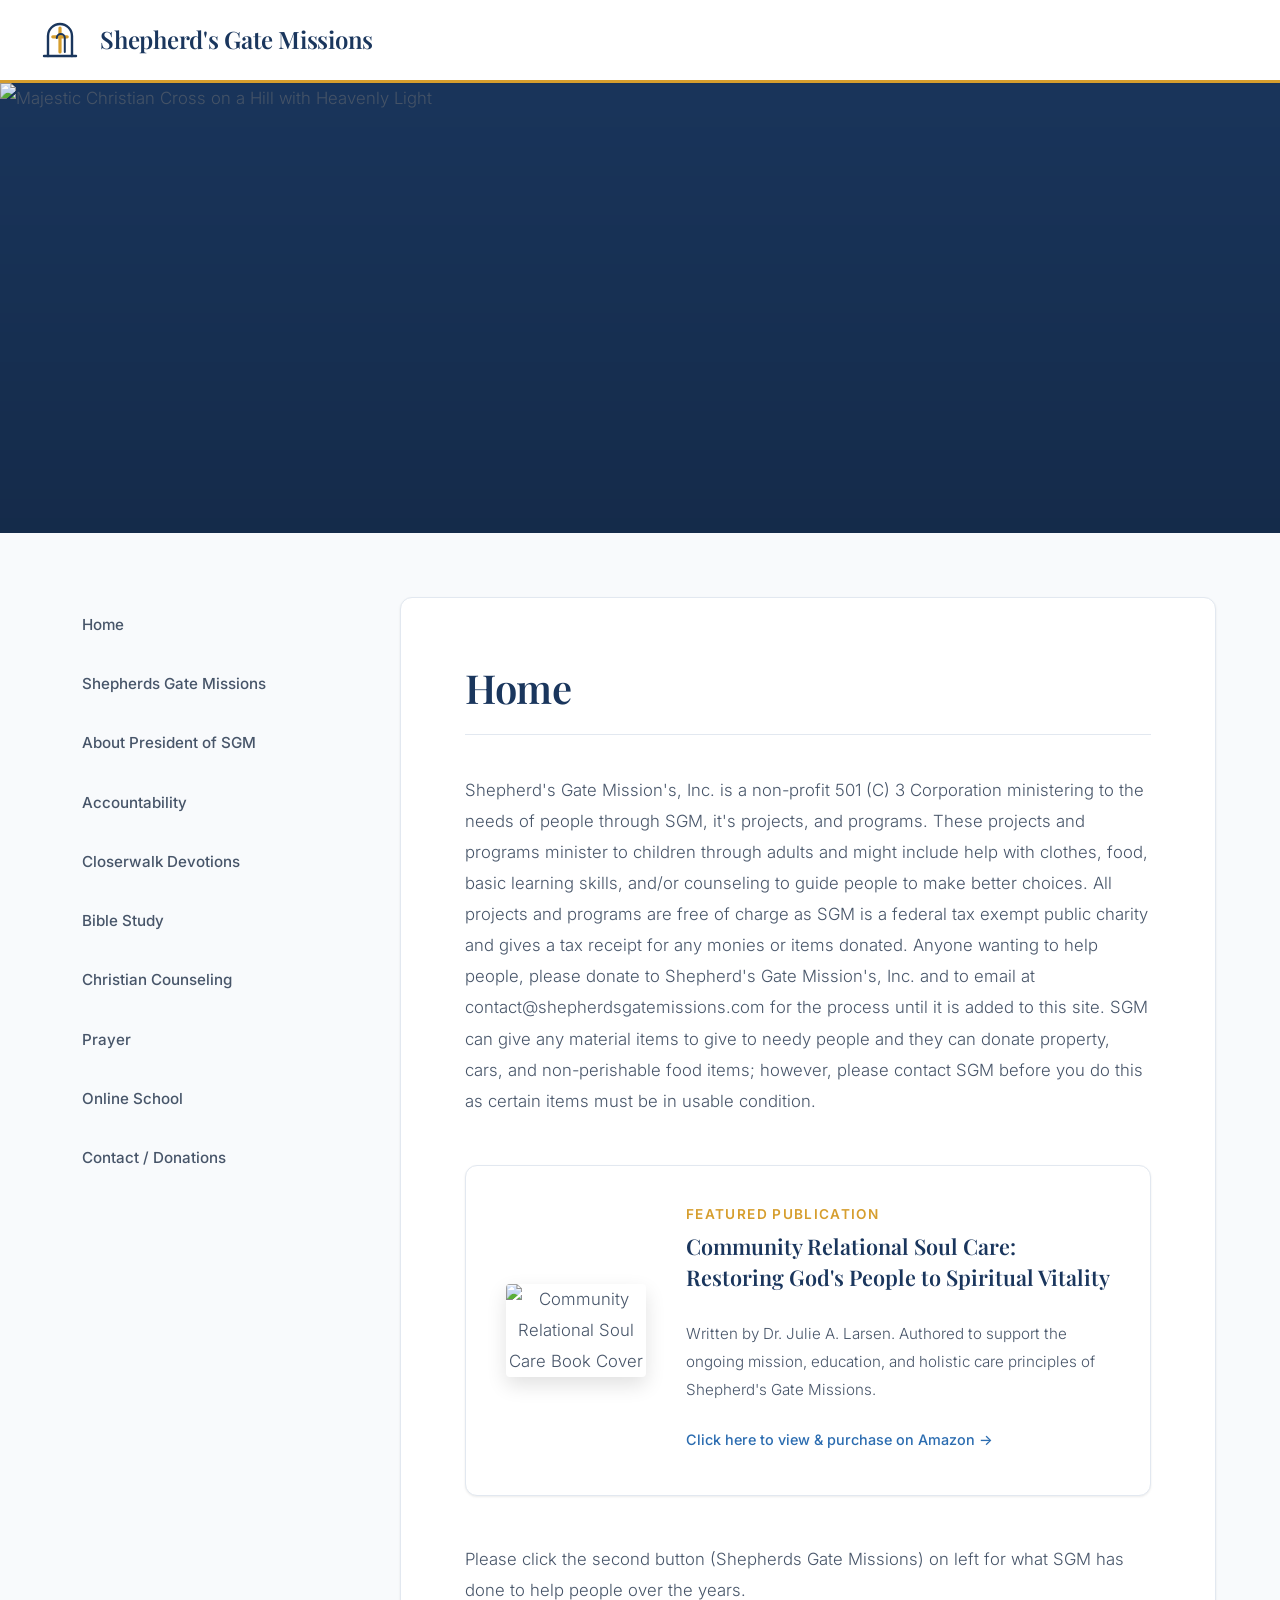
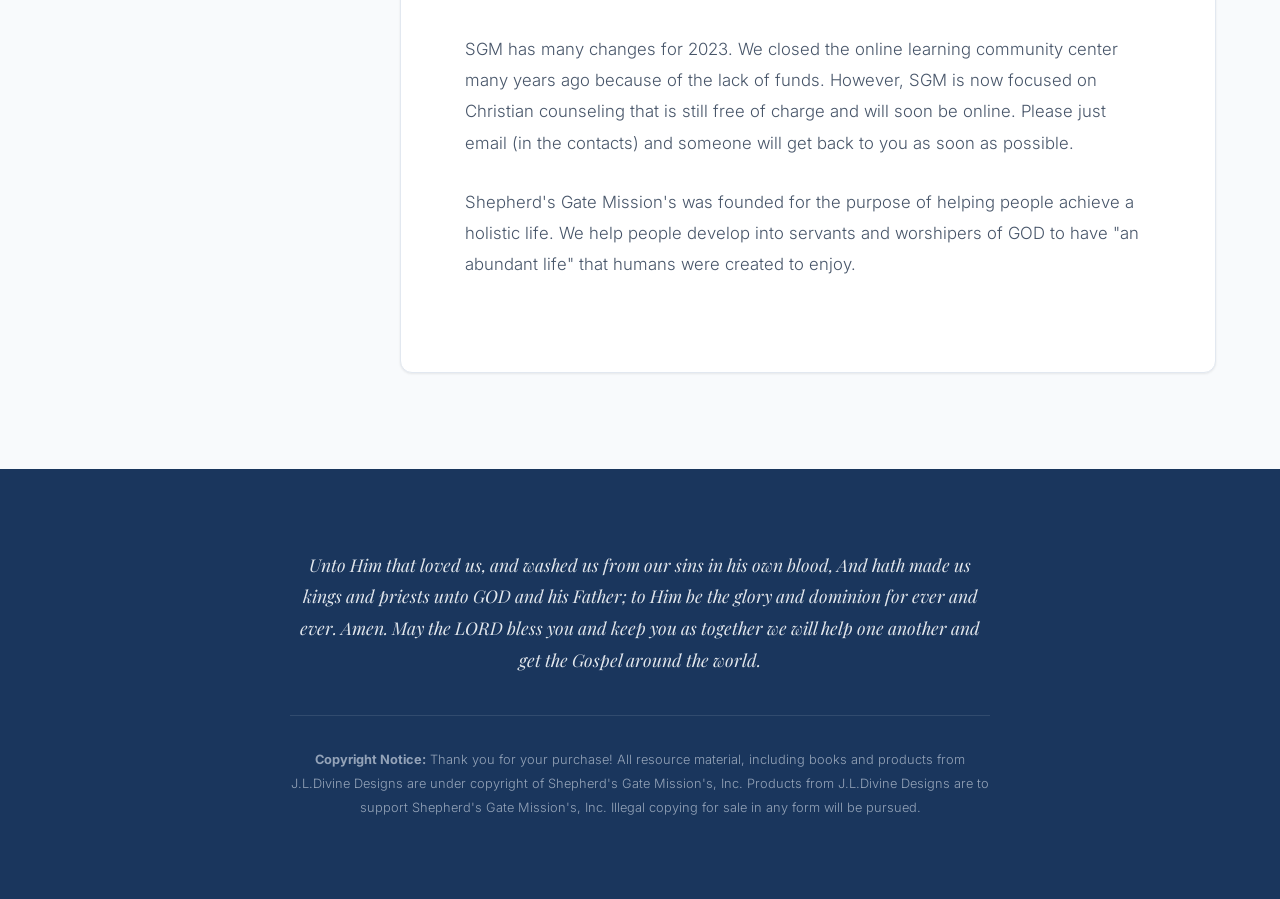
==== index.html @ 643f4a0d "Update index.html" ====
<!DOCTYPE html>
<html lang="en">
<head>
    <meta charset="UTF-8">
    <meta name="viewport" content="width=device-width, initial-scale=1.0">
    <title>Home | Shepherd's Gate Missions</title>
    <!-- Premium typography for a design-studio look -->
    <link rel="preconnect" href="https://fonts.googleapis.com">
    <link rel="preconnect" href="https://fonts.gstatic.com" crossorigin>
    <link href="https://fonts.googleapis.com/css2?family=Inter:wght@300;400;500&family=Playfair+Display:ital,wght@0,400;0,600;1,400&display=swap" rel="stylesheet">
    <link rel="stylesheet" href="style.css">
</head>
<body>

    <!-- Top Left Logo Header Bar -->
    <header class="top-header">
        <div class="container header-container">
            <a href="index.html" class="header-logo">
                <!-- Custom Logo: Gate, Cross, and Shepherd's Crook -->
                <svg viewBox="0 0 100 100" width="40" height="40" aria-hidden="true">
                    <path d="M20 90 V40 A30 30 0 0 1 80 40 V90" stroke="#1A365D" stroke-width="6" fill="none" stroke-linecap="round"/>
                    <path d="M10 90 H90" stroke="#1A365D" stroke-width="6" stroke-linecap="round"/>
                    <path d="M50 20 V80 M32 42 H68" stroke="#D69E2E" stroke-width="8" stroke-linecap="round" stroke-linejoin="round"/>
                    <path d="M62 80 V45 A10 10 0 0 0 42 45" stroke="#1A365D" stroke-width="5" fill="none" stroke-linecap="round"/>
                </svg>
                <h1>Shepherd's Gate Missions</h1>
            </a>
        </div>
    </header>

    <!-- Spiritual Cross Banner (No Text) -->
    <div class="hero-banner">
        <!-- Live, publicly hosted image of a cross at sunset -->
        <img class="hero-bg-img" src="https://images.pexels.com/photos/272337/pexels-photo-272337.jpeg?auto=compress&cs=tinysrgb&w=2000" alt="Majestic Christian Cross on a Hill with Heavenly Light">
        <div class="hero-overlay"></div>
    </div>

    <!-- Main Layout Wrapper -->
    <div class="container layout-wrapper">
        
        <!-- Sidebar Navigation -->
        <aside class="sidebar">
            <nav aria-label="Main Navigation">
                <ul>
                    <li><a href="index.html">Home</a></li>
                    <li><a href="missions.html">Shepherds Gate Missions</a></li>
                    <li><a href="president.html">About President of SGM</a></li>
                    <li><a href="accountability.html">Accountability</a></li>
                    <li><a href="devotions.html">Closerwalk Devotions</a></li>
                    <li><a href="bible-study.html">Bible Study</a></li>
                    <li><a href="counseling.html">Christian Counseling</a></li>
                    <li><a href="prayer.html">Prayer</a></li>
                    <li><a href="school.html">Online School</a></li>
                    <li><a href="contact.html">Contact / Donations</a></li>
                </ul>
            </nav>
        </aside>
        
        <main>
            <section class="content-block">
                <h2>Home</h2>
                <p>Shepherd's Gate Mission's, Inc. is a non-profit 501 (C) 3 Corporation ministering to the needs of people through SGM, it's projects, and programs. These projects and programs minister to children through adults and might include help with clothes, food, basic learning skills, and/or counseling to guide people to make better choices. All projects and programs are free of charge as SGM is a federal tax exempt public charity and gives a tax receipt for any monies or items donated. Anyone wanting to help people, please donate to Shepherd's Gate Mission's, Inc. and to email at contact@shepherdsgatemissions.com for the process until it is added to this site. SGM can give any material items to give to needy people and they can donate property, cars, and non-perishable food items; however, please contact SGM before you do this as certain items must be in usable condition.</p>

                <!-- Clickable Featured Publication Section linking to Amazon -->
                <a href="https://www.amazon.com/Community-Relational-Soul-Care-Restoring/dp/1664294902" target="_blank" rel="noopener noreferrer" class="book-feature-link">
                    <div class="book-image-wrapper">
                        <img src="https://m.media-amazon.com/images/I/813OBZT7QrL._SL1360_.jpg" alt="Community Relational Soul Care Book Cover">
                    </div>
                    <div class="book-details">
                        <h3>Featured Publication</h3>
                        <p class="book-title-sub">Community Relational Soul Care: Restoring God's People to Spiritual Vitality</p>
                        <p class="book-description">Written by Dr. Julie A. Larsen. Authored to support the ongoing mission, education, and holistic care principles of Shepherd's Gate Missions.</p>
                        <span class="book-action-text">Click here to view & purchase on Amazon &rarr;</span>
                    </div>
                </a>

                <p>Please click the second button (Shepherds Gate Missions) on left for what SGM has done to help people over the years.</p>

                <p>SGM has many changes for 2023. We closed the online learning community center many years ago because of the lack of funds. However, SGM is now focused on Christian counseling that is still free of charge and will soon be online. Please just email (in the contacts) and someone will get back to you as soon as possible.</p>

                <p>Shepherd's Gate Mission's was founded for the purpose of helping people achieve a holistic life. We help people develop into servants and worshipers of GOD to have "an abundant life" that humans were created to enjoy.</p>
            </section>
        </main>
    </div>
    
    <footer>
        <div class="container">
            <p class="blessing">Unto Him that loved us, and washed us from our sins in his own blood, And hath made us kings and priests unto GOD and his Father; to Him be the glory and dominion for ever and ever. Amen. May the LORD bless you and keep you as together we will help one another and get the Gospel around the world.</p>
            <p class="copyright"><strong>Copyright Notice:</strong> Thank you for your purchase! All resource material, including books and products from J.L.Divine Designs are under copyright of Shepherd's Gate Mission's, Inc. Products from J.L.Divine Designs are to support Shepherd's Gate Mission's, Inc. Illegal copying for sale in any form will be pursued.</p>
        </div>
    </footer>
</body>
</html>
---- style.css ----
/* ==========================================================================
   CSS Variables & Base Reset (Studio Refinement)
   ========================================================================== */
:root {
    --primary-color: #1A365D; 
    --secondary-color: #2B6CB0; 
    --accent-color: #D69E2E; 
    --text-dark: #1E293B; 
    --text-body: #475569; 
    --bg-page: #F8FAFC; 
    --bg-card: #FFFFFF;
    --border-color: #E2E8F0;
    --radius-md: 12px; 
    --shadow-sm: 0 1px 3px rgba(0, 0, 0, 0.05), 0 1px 2px rgba(0, 0, 0, 0.03);
    --shadow-md: 0 10px 15px -3px rgba(0, 0, 0, 0.05), 0 4px 6px -2px rgba(0, 0, 0, 0.03);
    --transition: all 0.4s cubic-bezier(0.4, 0, 0.2, 1);
}

* {
    margin: 0;
    padding: 0;
    box-sizing: border-box;
}

body {
    background-color: var(--bg-page);
    color: var(--text-body);
    font-family: 'Inter', -apple-system, BlinkMacSystemFont, "Segoe UI", Roboto, Helvetica, Arial, sans-serif;
    line-height: 1.85;
    font-size: 1.05rem;
    font-weight: 300;
    overflow-x: hidden; 
    -webkit-font-smoothing: antialiased;
}

img, svg {
    max-width: 100%;
    height: auto;
}

h1, h2, h3 {
    color: var(--text-dark);
    font-family: 'Playfair Display', 'Georgia', serif;
    font-weight: 600;
    margin-bottom: 1.25rem;
    line-height: 1.3;
    letter-spacing: -0.01em;
}

a {
    color: var(--secondary-color);
    text-decoration: none;
    transition: var(--transition);
}

a:hover {
    color: var(--primary-color);
}

.container {
    width: 100%;
    max-width: 1200px;
    margin: 0 auto;
}

/* ==========================================================================
   Top Left Logo Header
   ========================================================================== */
.top-header {
    background-color: var(--bg-card);
    padding: 1.25rem 1.5rem;
    box-shadow: var(--shadow-sm);
    border-bottom: 3px solid var(--accent-color);
    position: relative;
    z-index: 10;
}

.header-container {
    display: flex;
    align-items: center;
}

.header-logo {
    display: flex;
    align-items: center;
    gap: 1.25rem;
    text-decoration: none;
}

.header-logo h1 {
    color: var(--primary-color);
    font-size: clamp(1.2rem, 3vw, 1.5rem);
    margin: 0;
    font-weight: 600;
}

/* ==========================================================================
   Interactive Hero Banner (Image Only)
   ========================================================================== */
.hero-banner {
    position: relative;
    width: 100%;
    height: clamp(300px, 50vh, 550px); 
    display: flex;
    align-items: center;
    justify-content: center;
    overflow: hidden;
    background-color: var(--primary-color);
}

.hero-bg-img {
    position: absolute;
    top: 0;
    left: 0;
    width: 100%;
    height: 100%;
    object-fit: cover;
    object-position: center 30%; 
    z-index: 1;
    transition: transform 1.5s cubic-bezier(0.25, 1, 0.5, 1);
}

.hero-banner:hover .hero-bg-img {
    transform: scale(1.03); 
}

.hero-overlay {
    position: absolute;
    top: 0;
    left: 0;
    width: 100%;
    height: 100%;
    background: linear-gradient(to bottom, rgba(0, 0, 0, 0.02), rgba(0, 0, 0, 0.2));
    z-index: 2;
}

/* ==========================================================================
   Responsive Main Layout & Grid
   ========================================================================== */
.layout-wrapper {
    margin: 4rem auto;
    padding: 0 1.5rem;
    display: grid;
    grid-template-columns: 280px 1fr; 
    gap: 3.5rem;
    align-items: start;
}

/* ==========================================================================
   Sidebar Navigation
   ========================================================================== */
.sidebar {
    background-color: transparent; 
    position: sticky;
    top: 2rem;
}

.sidebar nav ul {
    list-style: none;
}

.sidebar nav ul li {
    margin-bottom: 0.25rem;
}

.sidebar nav ul li a {
    display: block;
    padding: 0.85rem 1rem;
    color: var(--text-body);
    font-weight: 500;
    font-size: 0.95rem;
    border-radius: 6px;
    background-color: transparent;
    border-left: 2px solid transparent;
}

.sidebar nav ul li a:hover,
.sidebar nav ul li a:focus {
    color: var(--primary-color);
    background-color: rgba(26, 54, 93, 0.03);
    border-left: 2px solid var(--accent-color);
    transform: translateX(4px);
}

/* ==========================================================================
   Main Content Block & Typography Refinements
   ========================================================================== */
.content-block {
    background-color: var(--bg-card);
    padding: clamp(2rem, 5vw, 4rem);
    border-radius: var(--radius-md);
    box-shadow: var(--shadow-sm);
    border: 1px solid var(--border-color);
    width: 100%;
}

.content-block h2 {
    color: var(--primary-color);
    font-size: clamp(1.75rem, 4vw, 2.5rem);
    border-bottom: 1px solid var(--border-color);
    padding-bottom: 1.25rem;
    margin-bottom: 2.5rem;
}

.content-block p {
    margin-bottom: 1.75rem;
}

/* ==========================================================================
   Clickable Featured Publication Card (Studio Style)
   ========================================================================== */
.book-feature-link {
    display: flex;
    gap: 2.5rem;
    align-items: center;
    background: var(--bg-card);
    padding: 2.5rem;
    border-radius: var(--radius-md);
    border: 1px solid var(--border-color);
    margin: 3rem 0;
    flex-wrap: wrap;
    box-shadow: var(--shadow-sm);
    text-decoration: none;
    color: inherit;
    transition: var(--transition);
}

.book-feature-link:hover {
    box-shadow: var(--shadow-md);
    transform: translateY(-4px);
    border-color: #CBD5E1;
}

.book-image-wrapper {
    flex: 0 0 140px;
    text-align: center;
    margin: 0 auto;
}

.book-image-wrapper img {
    max-width: 100%;
    border-radius: 4px;
    box-shadow: 0 8px 20px rgba(0,0,0,0.12);
}

.book-details {
    flex: 1;
    min-width: 240px;
}

.book-details h3 {
    color: var(--accent-color);
    font-size: 0.85rem;
    text-transform: uppercase;
    letter-spacing: 0.1em;
    margin-bottom: 0.5rem;
    font-family: 'Inter', sans-serif;
    font-weight: 600;
}

.book-title-sub {
    font-family: 'Playfair Display', serif;
    font-size: 1.35rem;
    font-weight: 600;
    color: var(--primary-color);
    margin-bottom: 1rem;
    line-height: 1.4;
}

.book-description {
    font-size: 0.95rem;
    margin-bottom: 1.25rem !important;
    color: var(--text-body);
}

.book-action-text {
    font-size: 0.9rem;
    font-weight: 500;
    color: var(--secondary-color);
    display: inline-block;
    transition: var(--transition);
}

.book-feature-link:hover .book-action-text {
    color: var(--primary-color);
}

/* ==========================================================================
   Footer
   ========================================================================== */
footer {
    background-color: var(--primary-color);
    color: #F1F5F9;
    padding: 5rem 1.5rem;
    margin-top: 6rem;
    text-align: center;
}

footer .container {
    max-width: 700px;
    margin: 0 auto;
}

footer .blessing {
    font-size: 1.1rem;
    font-style: italic;
    font-family: 'Playfair Display', serif;
    color: #F8FAFC;
    margin-bottom: 2.5rem;
    line-height: 1.8;
    opacity: 0.9;
}

footer .copyright {
    font-size: 0.8rem;
    color: #94A3B8;
    border-top: 1px solid rgba(255,255,255,0.1);
    padding-top: 2rem;
    font-weight: 300;
}

/* ==========================================================================
   Media Queries (Responsive Breakpoints)
   ========================================================================== */
@media (max-width: 992px) {
    .layout-wrapper {
        grid-template-columns: 240px 1fr;
        gap: 2rem;
    }
}

@media (max-width: 768px) {
    .layout-wrapper {
        grid-template-columns: 1fr; 
        margin: 2rem auto;
    }
    
    .sidebar {
        position: relative; 
        top: 0;
        margin-bottom: 1rem;
        background-color: var(--bg-card);
        padding: 1.5rem;
        border-radius: var(--radius-md);
        box-shadow: var(--shadow-sm);
        border: 1px solid var(--border-color);
    }

    .sidebar nav ul {
        display: grid;
        grid-template-columns: 1fr 1fr;
        gap: 0.5rem;
    }

    .sidebar nav ul li {
        margin-bottom: 0;
    }
    
    .sidebar nav ul li a {
        padding: 0.6rem;
        font-size: 0.9rem;
    }
    
    .book-feature-link {
        padding: 1.5rem;
        gap: 1.5rem;
    }
}

@media (max-width: 480px) {
    .sidebar nav ul {
        grid-template-columns: 1fr;
    }
}
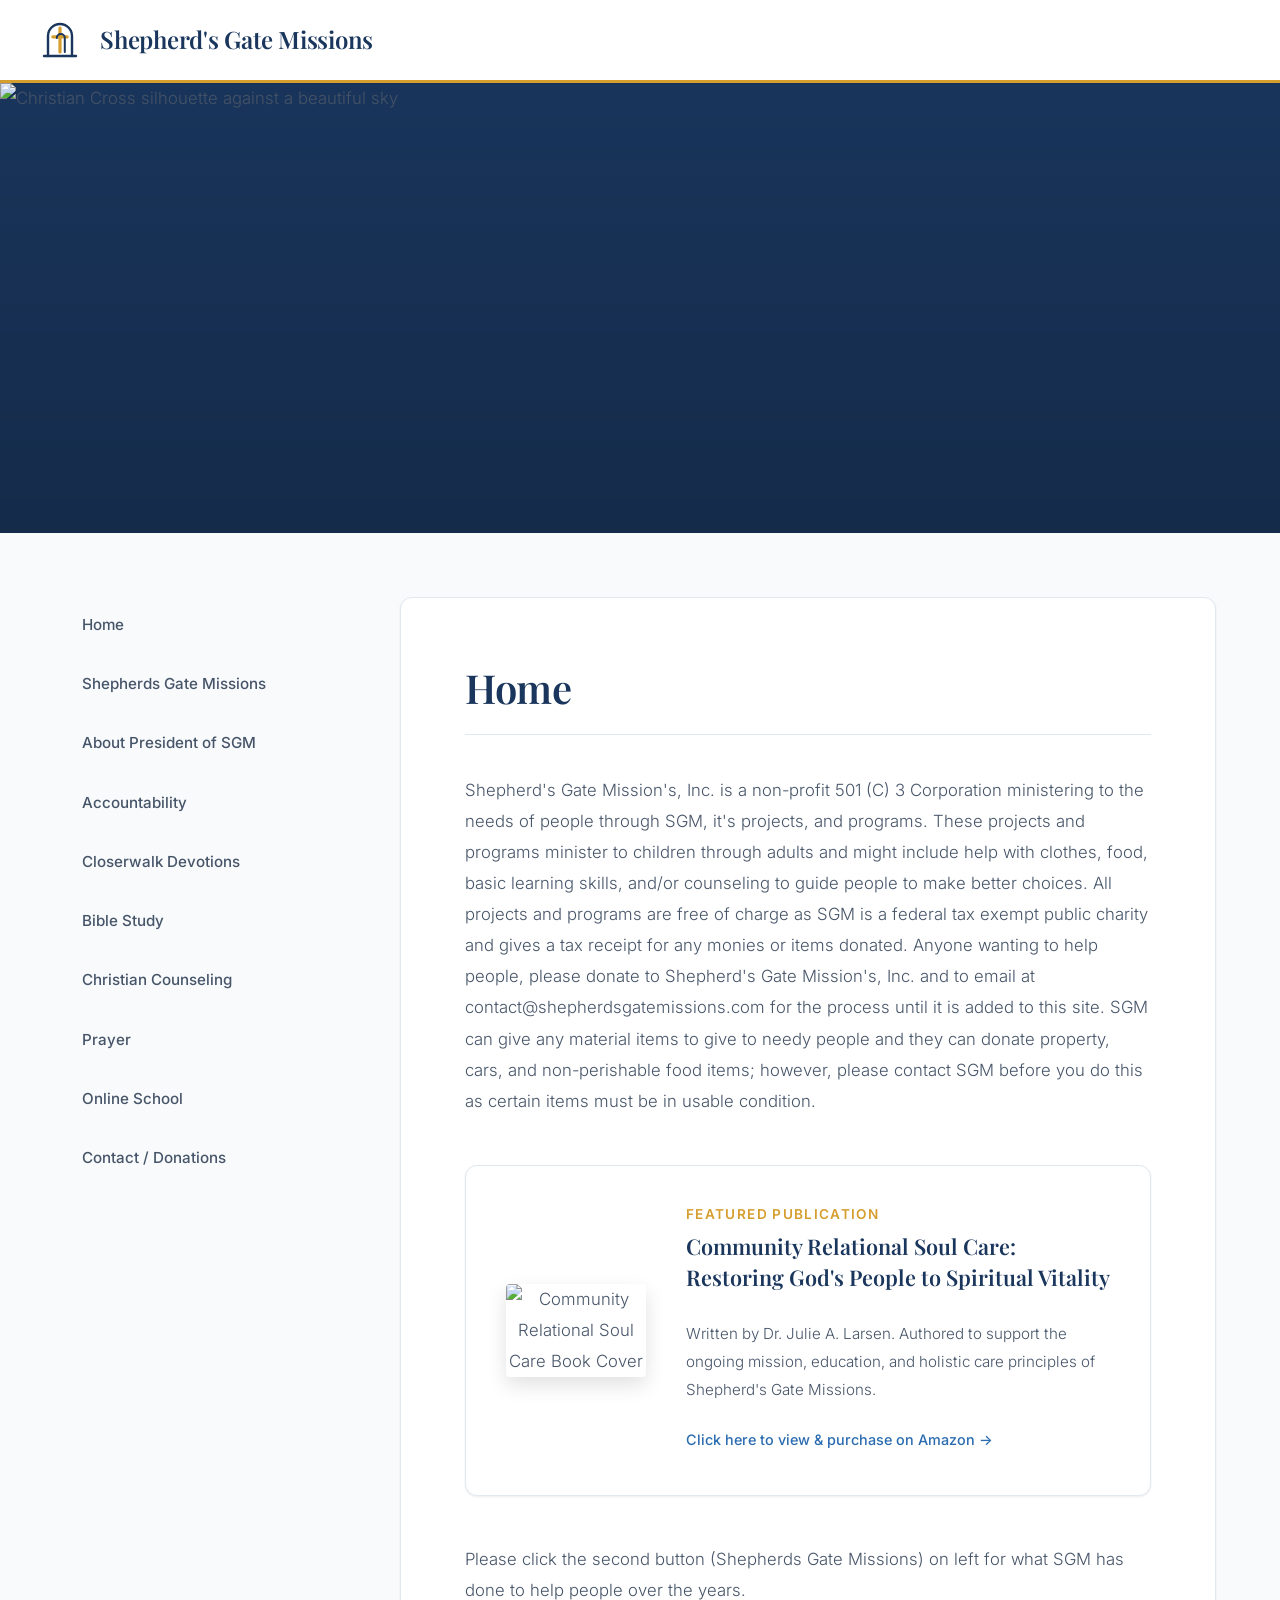
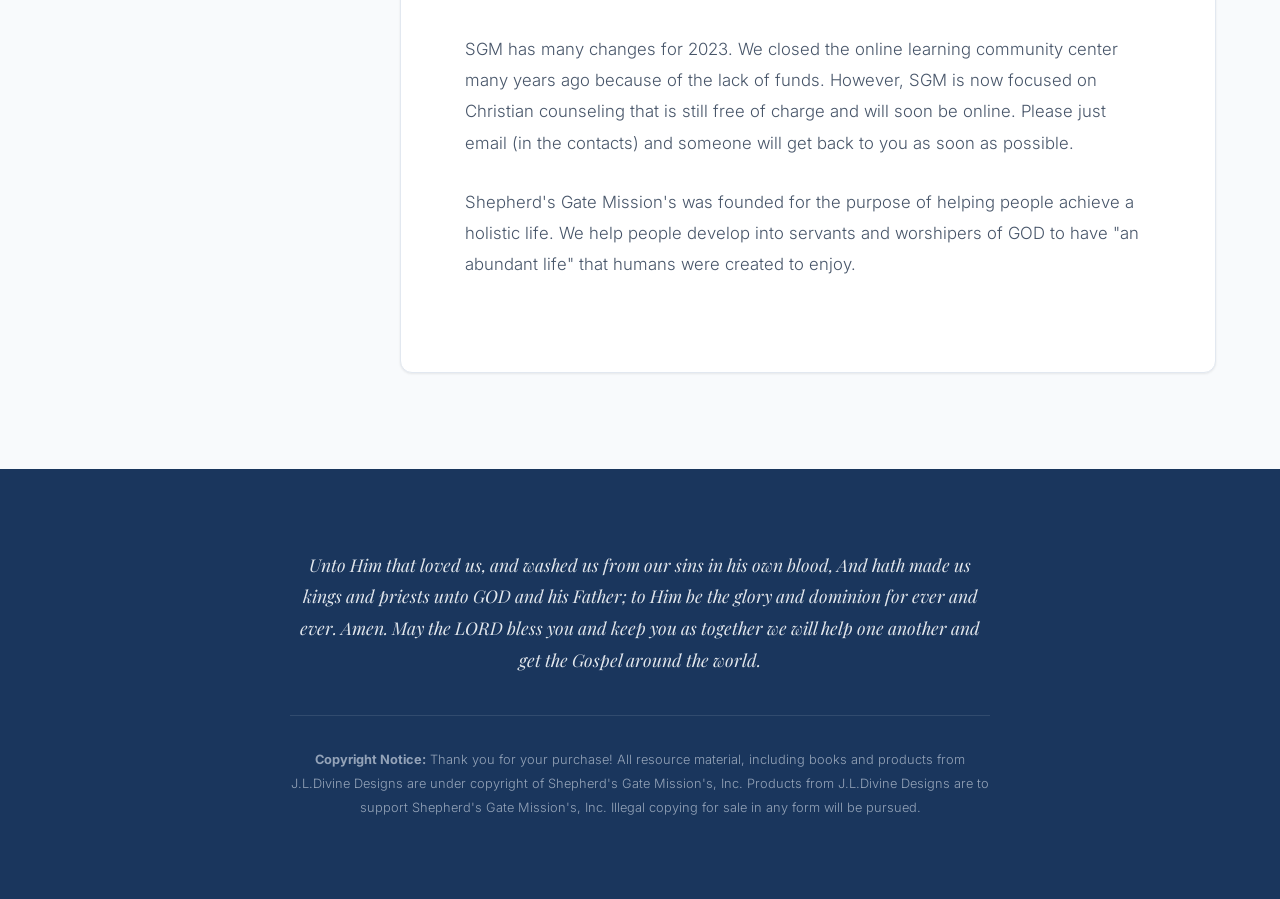
==== commit b54ecc53: "Update index.html" ====
--- a/index.html
+++ b/index.html
@@ -30,8 +30,8 @@
 
     <!-- Spiritual Cross Banner (No Text) -->
     <div class="hero-banner">
-        <!-- Live, publicly hosted image of a cross at sunset -->
-        <img class="hero-bg-img" src="https://images.pexels.com/photos/272337/pexels-photo-272337.jpeg?auto=compress&cs=tinysrgb&w=2000" alt="Majestic Christian Cross on a Hill with Heavenly Light">
+        <!-- Live, publicly hosted image provided via Pixabay -->
+        <img class="hero-bg-img" src="https://pixabay.com/images/download/geralt-cross-66700_1920.jpg" alt="Christian Cross silhouette against a beautiful sky">
         <div class="hero-overlay"></div>
     </div>
 
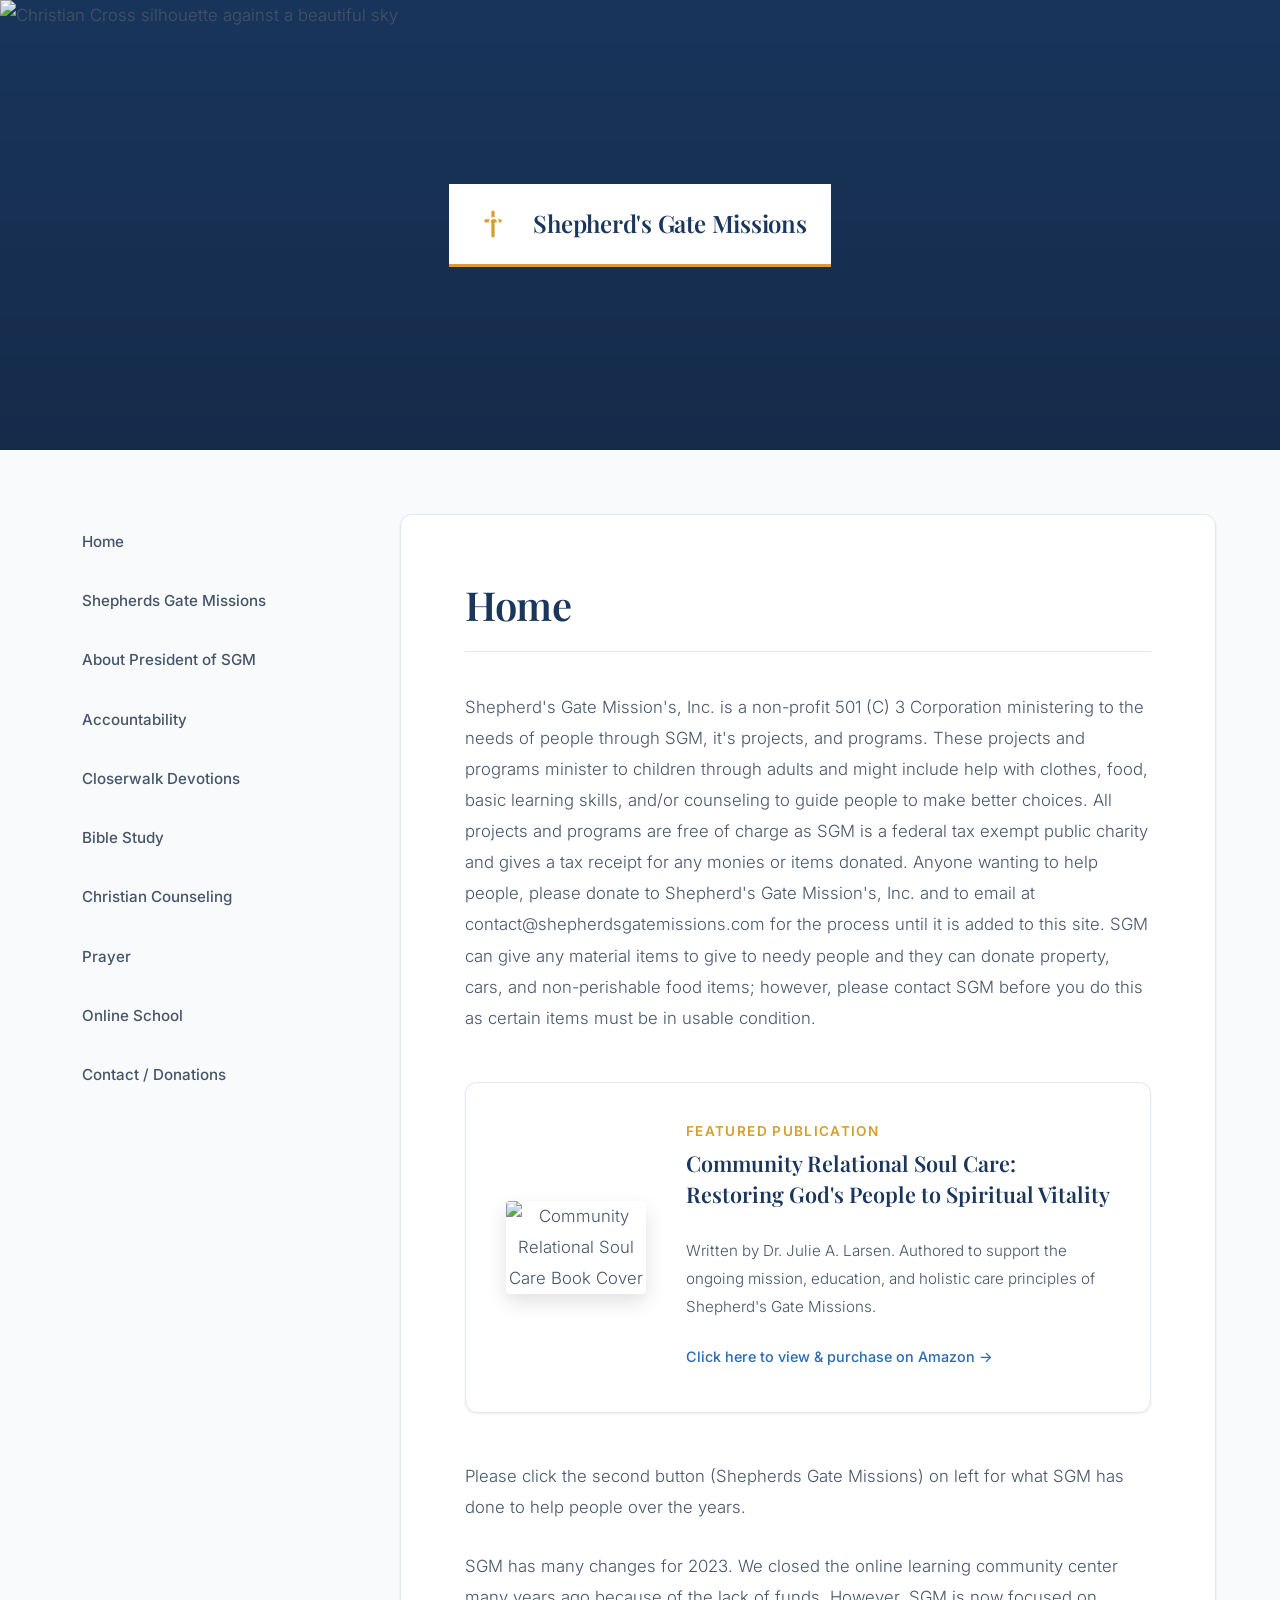
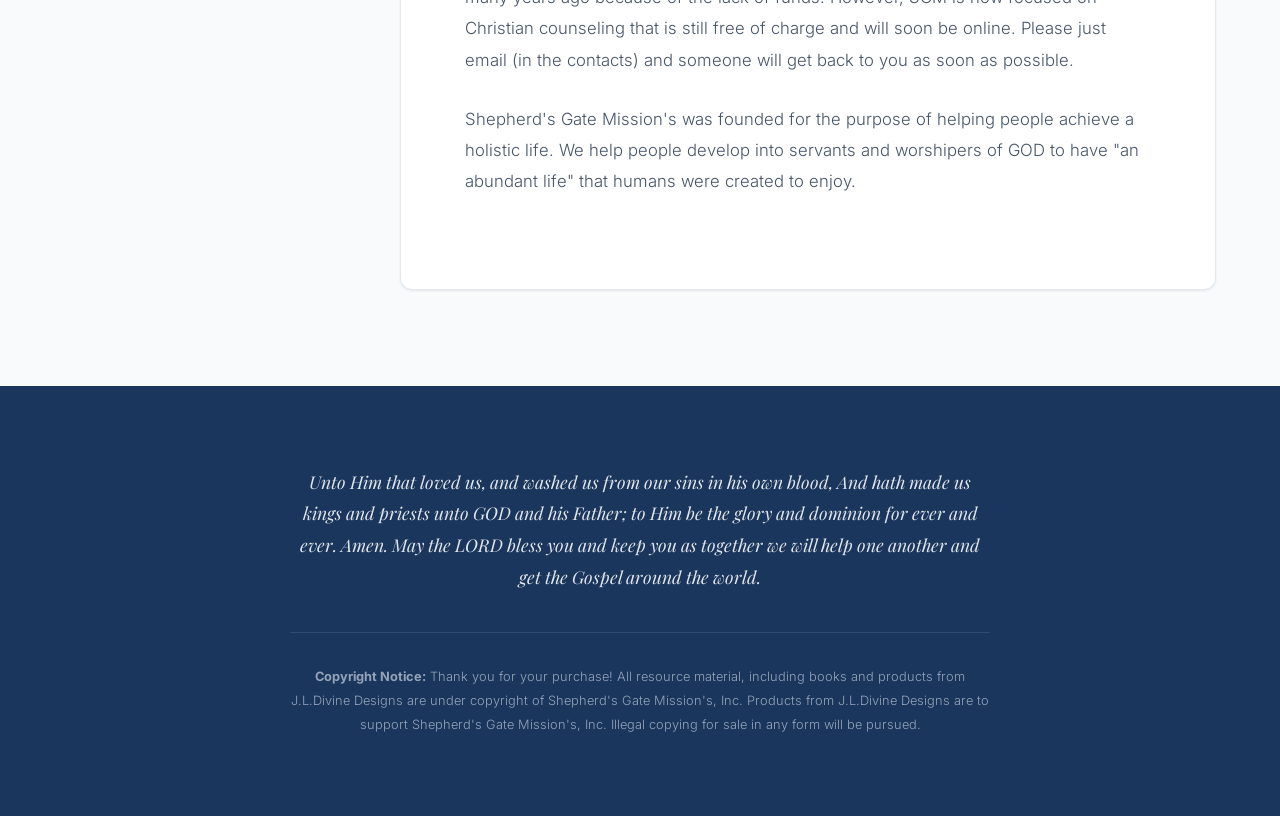
==== commit c7b70586: "Update index.html" ====
--- a/index.html
+++ b/index.html
@@ -12,26 +12,27 @@
 </head>
 <body>
 
-    <!-- Top Left Logo Header Bar -->
-    <header class="top-header">
-        <div class="container header-container">
-            <a href="index.html" class="header-logo">
-                <!-- Custom Logo: Gate, Cross, and Shepherd's Crook -->
-                <svg viewBox="0 0 100 100" width="40" height="40" aria-hidden="true">
-                    <path d="M20 90 V40 A30 30 0 0 1 80 40 V90" stroke="#1A365D" stroke-width="6" fill="none" stroke-linecap="round"/>
-                    <path d="M10 90 H90" stroke="#1A365D" stroke-width="6" stroke-linecap="round"/>
-                    <path d="M50 20 V80 M32 42 H68" stroke="#D69E2E" stroke-width="8" stroke-linecap="round" stroke-linejoin="round"/>
-                    <path d="M62 80 V45 A10 10 0 0 0 42 45" stroke="#1A365D" stroke-width="5" fill="none" stroke-linecap="round"/>
-                </svg>
-                <h1>Shepherd's Gate Missions</h1>
-            </a>
-        </div>
-    </header>
+    <!-- Spiritual Cross Banner with Overlay Header -->
+    <div class="hero-banner">
+        
+        <!-- Top Left Logo Header Bar (Now overlaid on the banner) -->
+        <header class="top-header">
+            <div class="container header-container">
+                <a href="index.html" class="header-logo">
+                    <!-- Custom Logo: Gate, Cross, and Shepherd's Crook (Colors changed to white to show over image) -->
+                    <svg viewBox="0 0 100 100" width="40" height="40" aria-hidden="true">
+                        <path d="M20 90 V40 A30 30 0 0 1 80 40 V90" stroke="#FFFFFF" stroke-width="6" fill="none" stroke-linecap="round"/>
+                        <path d="M10 90 H90" stroke="#FFFFFF" stroke-width="6" stroke-linecap="round"/>
+                        <path d="M50 20 V80 M32 42 H68" stroke="#D69E2E" stroke-width="8" stroke-linecap="round" stroke-linejoin="round"/>
+                        <path d="M62 80 V45 A10 10 0 0 0 42 45" stroke="#FFFFFF" stroke-width="5" fill="none" stroke-linecap="round"/>
+                    </svg>
+                    <h1>Shepherd's Gate Missions</h1>
+                </a>
+            </div>
+        </header>
 
-    <!-- Spiritual Cross Banner (No Text) -->
-    <div class="hero-banner">
-        <!-- Live, publicly hosted image provided via Pixabay -->
-        <img class="hero-bg-img" src="https://pixabay.com/images/download/geralt-cross-66700_1920.jpg" alt="Christian Cross silhouette against a beautiful sky">
+        <!-- Live, publicly hosted image of a cross at sunset (hotlink-friendly) -->
+        <img class="hero-bg-img" src="https://images.unsplash.com/photo-1548625361-ec86b51c1404?q=80&w=2000&auto=format&fit=crop" alt="Christian Cross silhouette against a beautiful sky">
         <div class="hero-overlay"></div>
     </div>
 
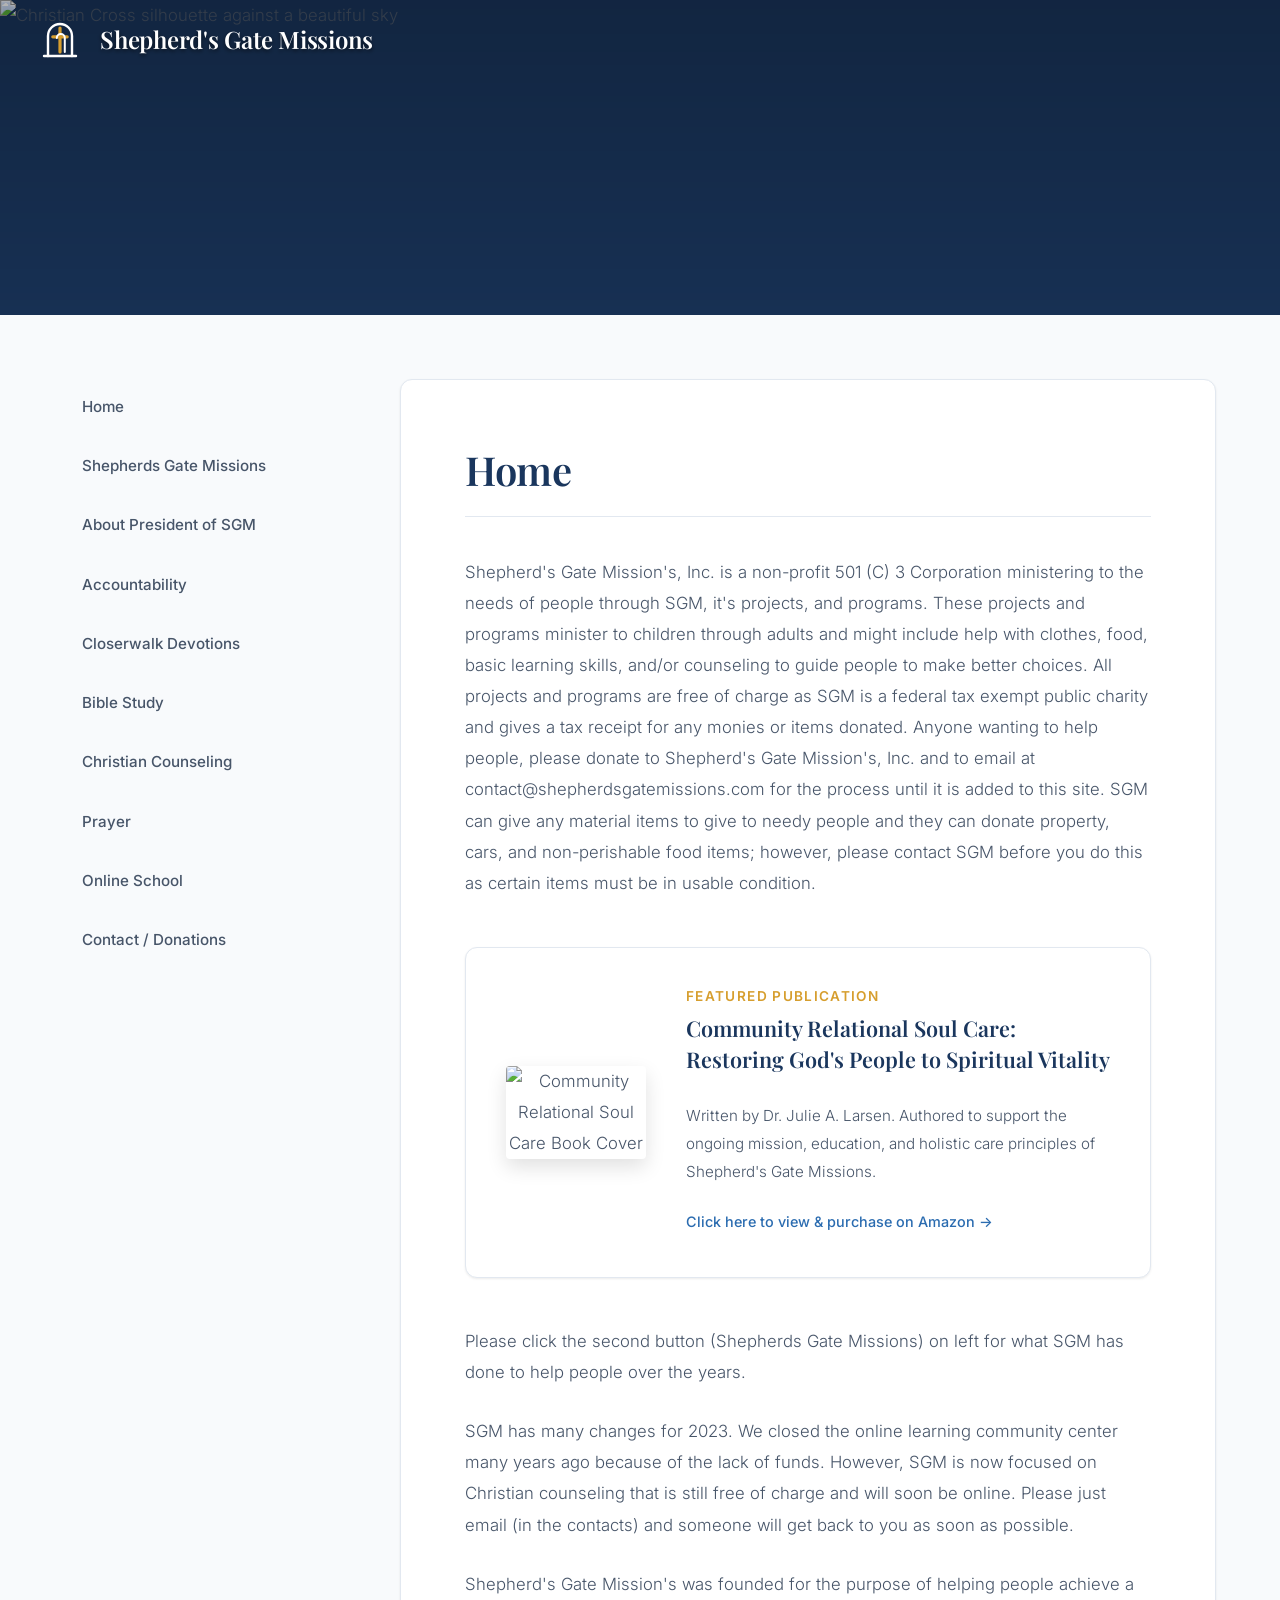
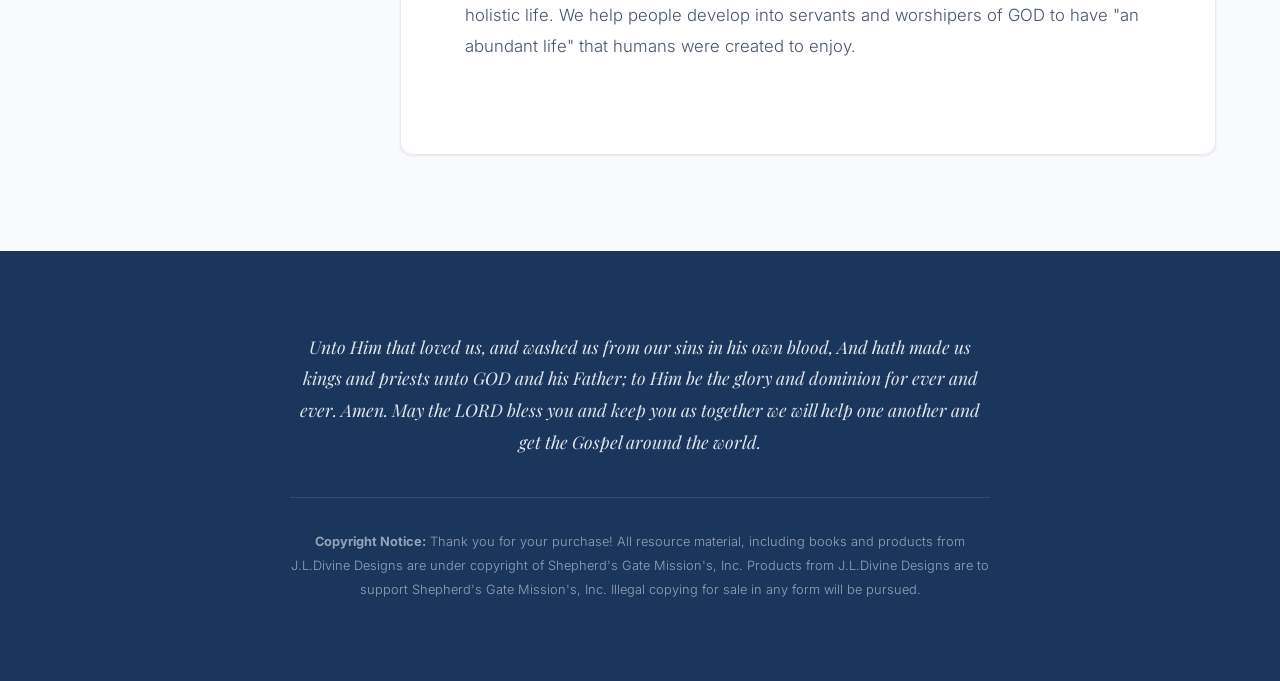
==== commit 05b0c51d: "Update index.html" ====
--- a/index.html
+++ b/index.html
@@ -15,11 +15,11 @@
     <!-- Spiritual Cross Banner with Overlay Header -->
     <div class="hero-banner">
         
-        <!-- Top Left Logo Header Bar (Now overlaid on the banner) -->
+        <!-- Top Left Logo Header Bar (Overlaid on the banner) -->
         <header class="top-header">
             <div class="container header-container">
                 <a href="index.html" class="header-logo">
-                    <!-- Custom Logo: Gate, Cross, and Shepherd's Crook (Colors changed to white to show over image) -->
+                    <!-- Custom Logo: Gate, Cross, and Shepherd's Crook -->
                     <svg viewBox="0 0 100 100" width="40" height="40" aria-hidden="true">
                         <path d="M20 90 V40 A30 30 0 0 1 80 40 V90" stroke="#FFFFFF" stroke-width="6" fill="none" stroke-linecap="round"/>
                         <path d="M10 90 H90" stroke="#FFFFFF" stroke-width="6" stroke-linecap="round"/>
@@ -31,8 +31,8 @@
             </div>
         </header>
 
-        <!-- Live, publicly hosted image of a cross at sunset (hotlink-friendly) -->
-        <img class="hero-bg-img" src="https://images.unsplash.com/photo-1548625361-ec86b51c1404?q=80&w=2000&auto=format&fit=crop" alt="Christian Cross silhouette against a beautiful sky">
+        <!-- Banner image served directly from your GitHub repository -->
+        <img class="hero-bg-img" src="cross-banner.jpg" alt="Christian Cross silhouette against a beautiful sky">
         <div class="hero-overlay"></div>
     </div>
 
--- a/style.css
+++ b/style.css
@@ -64,14 +64,57 @@
 }
 
 /* ==========================================================================
-   Top Left Logo Header
+   Interactive Hero Banner (Shorter Height)
+   ========================================================================== */
+.hero-banner {
+    position: relative;
+    width: 100%;
+    /* Reduced banner height so it doesn't take up the whole screen */
+    height: clamp(200px, 35vh, 400px); 
+    display: flex;
+    align-items: center;
+    justify-content: center;
+    overflow: hidden;
+    background-color: var(--primary-color);
+}
+
+.hero-bg-img {
+    position: absolute;
+    top: 0;
+    left: 0;
+    width: 100%;
+    height: 100%;
+    object-fit: cover;
+    object-position: center 30%; 
+    z-index: 1;
+    transition: transform 1.5s cubic-bezier(0.25, 1, 0.5, 1);
+}
+
+.hero-banner:hover .hero-bg-img {
+    transform: scale(1.03); 
+}
+
+.hero-overlay {
+    position: absolute;
+    top: 0;
+    left: 0;
+    width: 100%;
+    height: 100%;
+    background: linear-gradient(to bottom, rgba(0, 0, 0, 0.3), rgba(0, 0, 0, 0.1));
+    z-index: 2;
+}
+
+/* ==========================================================================
+   Top Left Logo Header (Now overlaid on the banner)
    ========================================================================== */
 .top-header {
-    background-color: var(--bg-card);
+    /* Placed absolute to overlay the image */
+    position: absolute;
+    top: 0;
+    left: 0;
+    width: 100%;
+    background-color: transparent; /* Removed solid background */
     padding: 1.25rem 1.5rem;
-    box-shadow: var(--shadow-sm);
-    border-bottom: 3px solid var(--accent-color);
-    position: relative;
     z-index: 10;
 }
 
@@ -88,50 +131,15 @@
 }
 
 .header-logo h1 {
-    color: var(--primary-color);
+    color: #FFFFFF; /* Changed to white to pop against the photo */
     font-size: clamp(1.2rem, 3vw, 1.5rem);
     margin: 0;
     font-weight: 600;
-}
-
-/* ==========================================================================
-   Interactive Hero Banner (Image Only)
-   ========================================================================== */
-.hero-banner {
-    position: relative;
-    width: 100%;
-    height: clamp(300px, 50vh, 550px); 
-    display: flex;
-    align-items: center;
-    justify-content: center;
-    overflow: hidden;
-    background-color: var(--primary-color);
-}
-
-.hero-bg-img {
-    position: absolute;
-    top: 0;
-    left: 0;
-    width: 100%;
-    height: 100%;
-    object-fit: cover;
-    object-position: center 30%; 
-    z-index: 1;
-    transition: transform 1.5s cubic-bezier(0.25, 1, 0.5, 1);
-}
-
-.hero-banner:hover .hero-bg-img {
-    transform: scale(1.03); 
-}
-
-.hero-overlay {
-    position: absolute;
-    top: 0;
-    left: 0;
-    width: 100%;
-    height: 100%;
-    background: linear-gradient(to bottom, rgba(0, 0, 0, 0.02), rgba(0, 0, 0, 0.2));
-    z-index: 2;
+    text-shadow: 0 2px 4px rgba(0,0,0,0.6); /* Shadow added for readability */
+}
+
+.header-logo:hover h1 {
+    color: var(--accent-color);
 }
 
 /* ==========================================================================
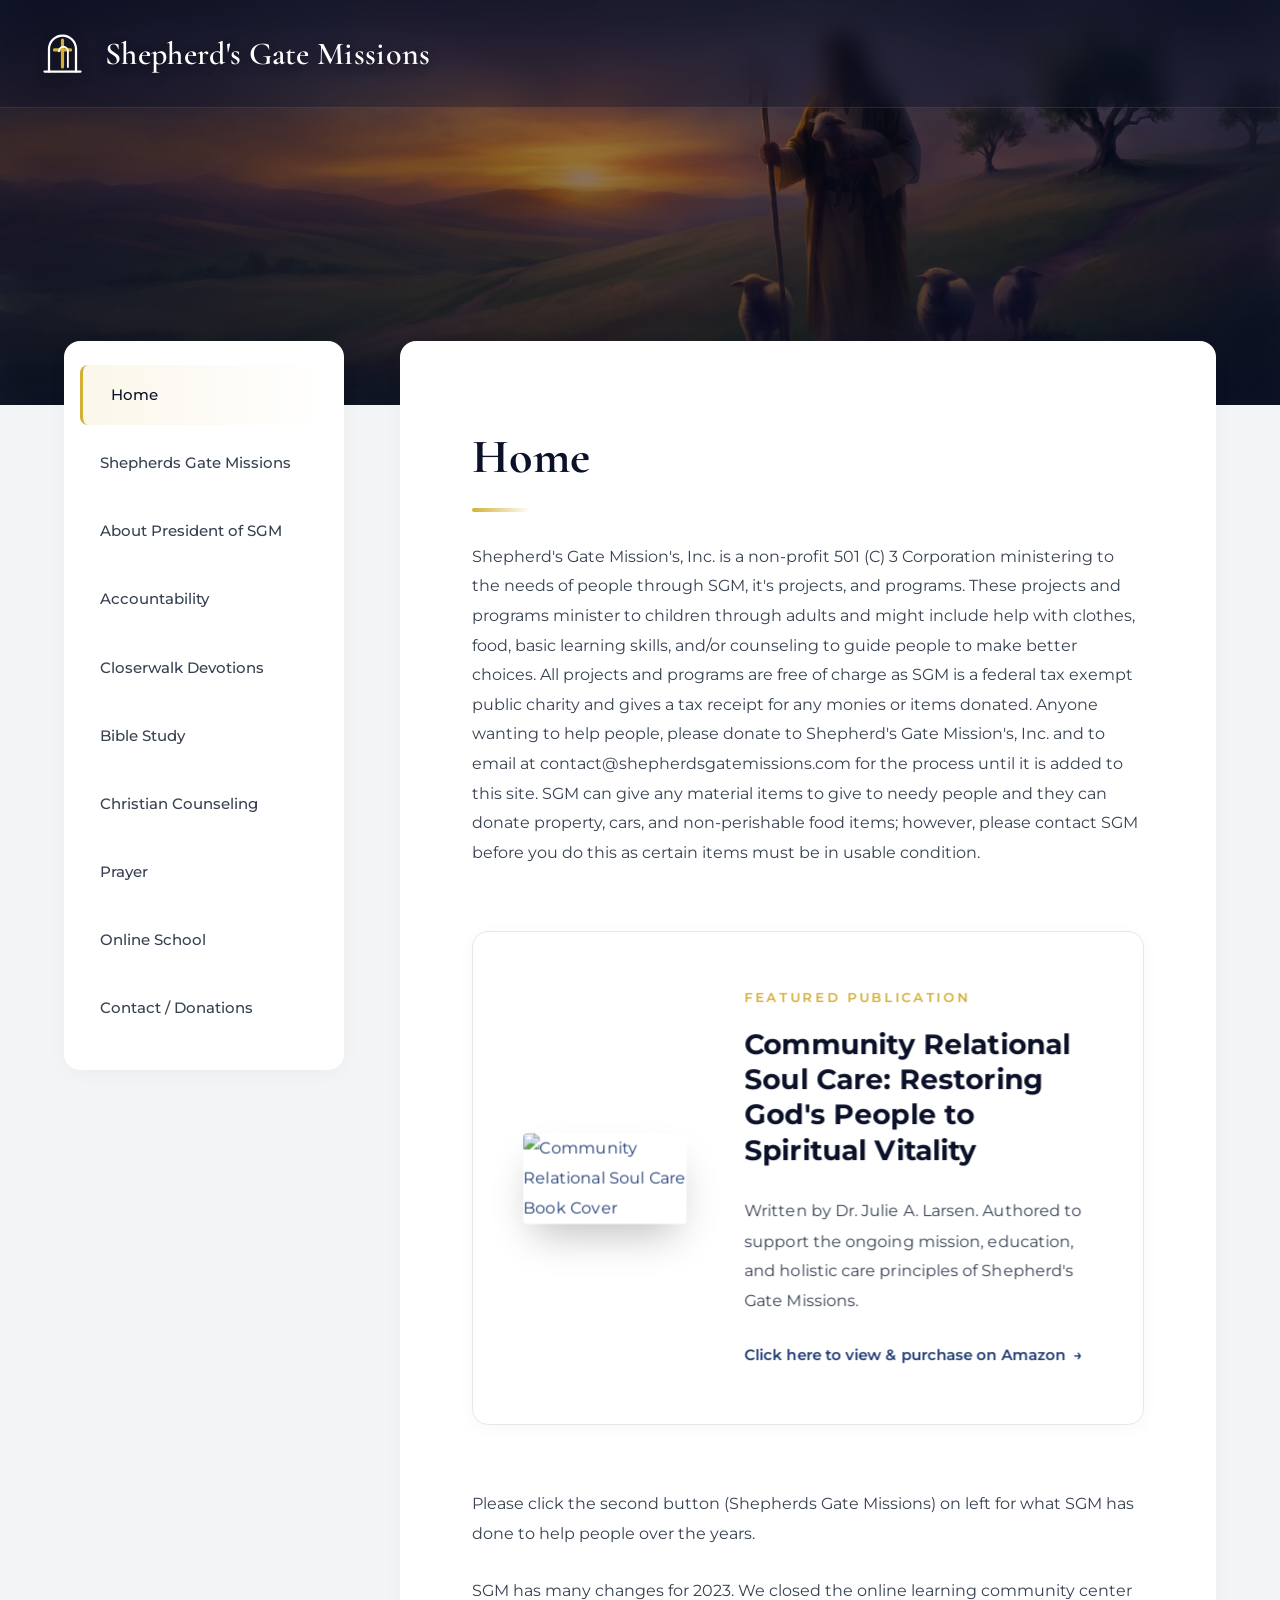
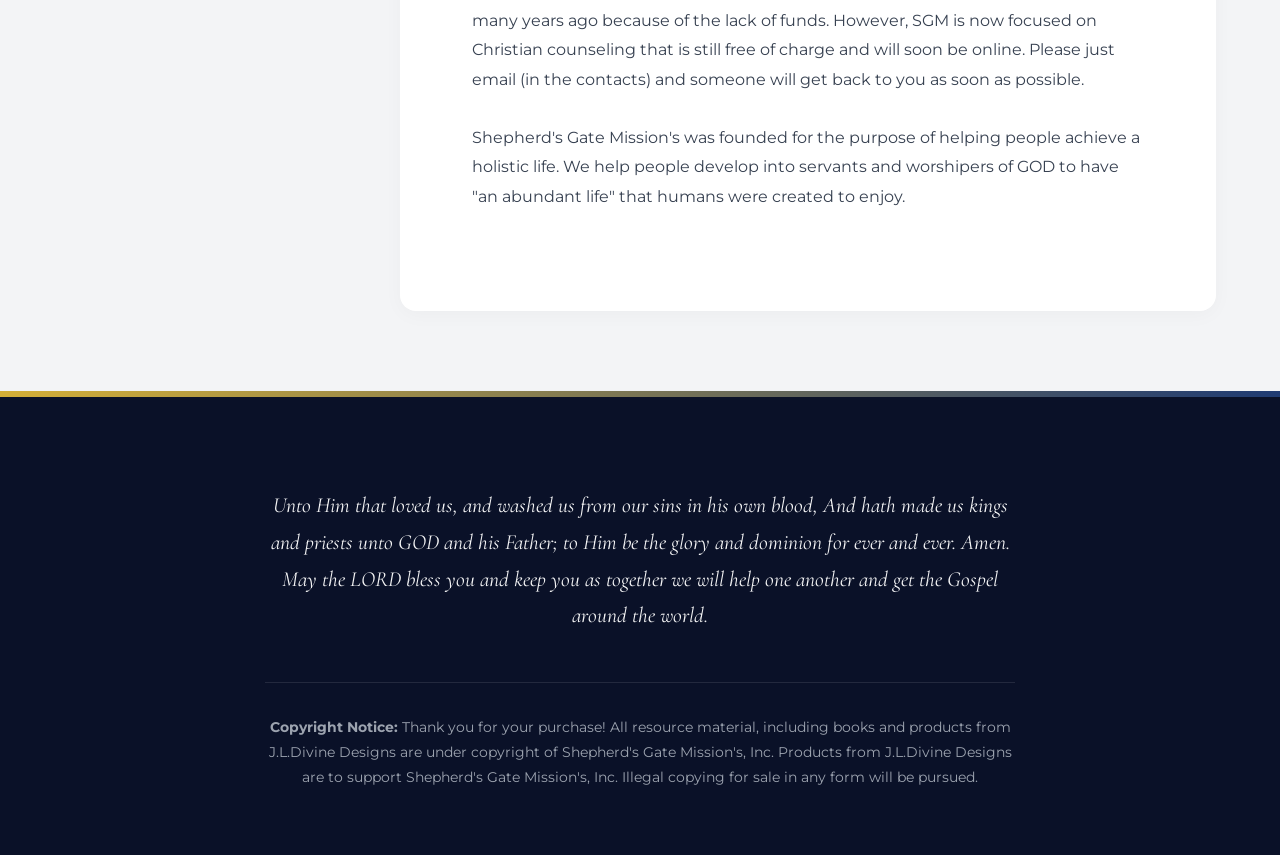
==== commit 60e853cf: "Update index.html" ====
--- a/index.html
+++ b/index.html
@@ -4,34 +4,33 @@
     <meta charset="UTF-8">
     <meta name="viewport" content="width=device-width, initial-scale=1.0">
     <title>Home | Shepherd's Gate Missions</title>
-    <!-- Premium typography for a design-studio look -->
+    <!-- Luxury Typography: Montserrat for clean UI, Cormorant Garamond for elegant editorial headers -->
     <link rel="preconnect" href="https://fonts.googleapis.com">
     <link rel="preconnect" href="https://fonts.gstatic.com" crossorigin>
-    <link href="https://fonts.googleapis.com/css2?family=Inter:wght@300;400;500&family=Playfair+Display:ital,wght@0,400;0,600;1,400&display=swap" rel="stylesheet">
+    <link href="https://fonts.googleapis.com/css2?family=Cormorant+Garamond:ital,wght@0,400;0,600;0,700;1,400&family=Montserrat:wght@300;400;500;600&display=swap" rel="stylesheet">
     <link rel="stylesheet" href="style.css">
 </head>
 <body>
 
-    <!-- Spiritual Cross Banner with Overlay Header -->
+    <!-- Cinematic Hero Banner -->
     <div class="hero-banner">
         
-        <!-- Top Left Logo Header Bar (Overlaid on the banner) -->
-        <header class="top-header">
+        <!-- Frosted Glass Overlaid Header -->
+        <header class="top-header glass-header fade-in-down">
             <div class="container header-container">
                 <a href="index.html" class="header-logo">
-                    <!-- Custom Logo: Gate, Cross, and Shepherd's Crook -->
-                    <svg viewBox="0 0 100 100" width="40" height="40" aria-hidden="true">
-                        <path d="M20 90 V40 A30 30 0 0 1 80 40 V90" stroke="#FFFFFF" stroke-width="6" fill="none" stroke-linecap="round"/>
-                        <path d="M10 90 H90" stroke="#FFFFFF" stroke-width="6" stroke-linecap="round"/>
-                        <path d="M50 20 V80 M32 42 H68" stroke="#D69E2E" stroke-width="8" stroke-linecap="round" stroke-linejoin="round"/>
-                        <path d="M62 80 V45 A10 10 0 0 0 42 45" stroke="#FFFFFF" stroke-width="5" fill="none" stroke-linecap="round"/>
+                    <svg viewBox="0 0 100 100" width="45" height="45" aria-hidden="true" class="logo-icon">
+                        <path d="M20 90 V40 A30 30 0 0 1 80 40 V90" stroke="#FFFFFF" stroke-width="5" fill="none" stroke-linecap="round"/>
+                        <path d="M10 90 H90" stroke="#FFFFFF" stroke-width="5" stroke-linecap="round"/>
+                        <path d="M50 20 V80 M32 42 H68" stroke="#D4AF37" stroke-width="7" stroke-linecap="round" stroke-linejoin="round"/>
+                        <path d="M62 80 V45 A10 10 0 0 0 42 45" stroke="#FFFFFF" stroke-width="4" fill="none" stroke-linecap="round"/>
                     </svg>
                     <h1>Shepherd's Gate Missions</h1>
                 </a>
             </div>
         </header>
 
-        <!-- Banner image served directly from your GitHub repository -->
+        <!-- Banner image with continuous zoom in/out animation -->
         <img class="hero-bg-img" src="cross-banner.jpg" alt="Christian Cross silhouette against a beautiful sky">
         <div class="hero-overlay"></div>
     </div>
@@ -40,10 +39,10 @@
     <div class="container layout-wrapper">
         
         <!-- Sidebar Navigation -->
-        <aside class="sidebar">
+        <aside class="sidebar fade-in-up delay-1">
             <nav aria-label="Main Navigation">
                 <ul>
-                    <li><a href="index.html">Home</a></li>
+                    <li><a href="index.html" class="active">Home</a></li>
                     <li><a href="missions.html">Shepherds Gate Missions</a></li>
                     <li><a href="president.html">About President of SGM</a></li>
                     <li><a href="accountability.html">Accountability</a></li>
@@ -58,20 +57,20 @@
         </aside>
         
         <main>
-            <section class="content-block">
+            <section class="content-block fade-in-up delay-2">
                 <h2>Home</h2>
                 <p>Shepherd's Gate Mission's, Inc. is a non-profit 501 (C) 3 Corporation ministering to the needs of people through SGM, it's projects, and programs. These projects and programs minister to children through adults and might include help with clothes, food, basic learning skills, and/or counseling to guide people to make better choices. All projects and programs are free of charge as SGM is a federal tax exempt public charity and gives a tax receipt for any monies or items donated. Anyone wanting to help people, please donate to Shepherd's Gate Mission's, Inc. and to email at contact@shepherdsgatemissions.com for the process until it is added to this site. SGM can give any material items to give to needy people and they can donate property, cars, and non-perishable food items; however, please contact SGM before you do this as certain items must be in usable condition.</p>
 
-                <!-- Clickable Featured Publication Section linking to Amazon -->
-                <a href="https://www.amazon.com/Community-Relational-Soul-Care-Restoring/dp/1664294902" target="_blank" rel="noopener noreferrer" class="book-feature-link">
+                <!-- Premium Clickable Featured Publication Card with 3D Hover -->
+                <a href="https://www.amazon.com/Community-Relational-Soul-Care-Restoring/dp/1664294902" target="_blank" rel="noopener noreferrer" class="book-feature-link fade-in-up delay-3">
                     <div class="book-image-wrapper">
                         <img src="https://m.media-amazon.com/images/I/813OBZT7QrL._SL1360_.jpg" alt="Community Relational Soul Care Book Cover">
                     </div>
                     <div class="book-details">
-                        <h3>Featured Publication</h3>
+                        <h3 class="label-accent">Featured Publication</h3>
                         <p class="book-title-sub">Community Relational Soul Care: Restoring God's People to Spiritual Vitality</p>
                         <p class="book-description">Written by Dr. Julie A. Larsen. Authored to support the ongoing mission, education, and holistic care principles of Shepherd's Gate Missions.</p>
-                        <span class="book-action-text">Click here to view & purchase on Amazon &rarr;</span>
+                        <span class="book-action-text">Click here to view & purchase on Amazon <span class="arrow">&rarr;</span></span>
                     </div>
                 </a>
 
@@ -84,7 +83,7 @@
         </main>
     </div>
     
-    <footer>
+    <footer class="fade-in-up delay-4">
         <div class="container">
             <p class="blessing">Unto Him that loved us, and washed us from our sins in his own blood, And hath made us kings and priests unto GOD and his Father; to Him be the glory and dominion for ever and ever. Amen. May the LORD bless you and keep you as together we will help one another and get the Gospel around the world.</p>
             <p class="copyright"><strong>Copyright Notice:</strong> Thank you for your purchase! All resource material, including books and products from J.L.Divine Designs are under copyright of Shepherd's Gate Mission's, Inc. Products from J.L.Divine Designs are to support Shepherd's Gate Mission's, Inc. Illegal copying for sale in any form will be pursued.</p>
--- a/style.css
+++ b/style.css
@@ -1,21 +1,30 @@
 /* ==========================================================================
-   CSS Variables & Base Reset (Studio Refinement)
+   CSS Variables (Billion-Dollar Studio Palette)
    ========================================================================== */
 :root {
-    --primary-color: #1A365D; 
-    --secondary-color: #2B6CB0; 
-    --accent-color: #D69E2E; 
-    --text-dark: #1E293B; 
-    --text-body: #475569; 
-    --bg-page: #F8FAFC; 
+    --primary-color: #0A1128; /* Deep, luxury obsidian */
+    --secondary-color: #1F3B73; /* Rich sapphire */
+    --accent-color: #D4AF37; /* Metallic, elegant gold */
+    --text-dark: #111827; 
+    --text-body: #374151; 
+    --bg-page: #F3F4F6; 
     --bg-card: #FFFFFF;
-    --border-color: #E2E8F0;
-    --radius-md: 12px; 
-    --shadow-sm: 0 1px 3px rgba(0, 0, 0, 0.05), 0 1px 2px rgba(0, 0, 0, 0.03);
-    --shadow-md: 0 10px 15px -3px rgba(0, 0, 0, 0.05), 0 4px 6px -2px rgba(0, 0, 0, 0.03);
-    --transition: all 0.4s cubic-bezier(0.4, 0, 0.2, 1);
-}
-
+    --border-color: #E5E7EB;
+    
+    --radius-lg: 16px; 
+    --radius-md: 8px;
+    
+    /* Luxury shadow depths */
+    --shadow-soft: 0 4px 20px rgba(0, 0, 0, 0.03);
+    --shadow-float: 0 20px 40px -10px rgba(10, 17, 40, 0.12);
+    
+    --transition-fast: all 0.3s cubic-bezier(0.25, 0.8, 0.25, 1);
+    --transition-smooth: all 0.6s cubic-bezier(0.16, 1, 0.3, 1);
+}
+
+/* ==========================================================================
+   Base & Typography
+   ========================================================================== */
 * {
     margin: 0;
     padding: 0;
@@ -25,36 +34,26 @@
 body {
     background-color: var(--bg-page);
     color: var(--text-body);
-    font-family: 'Inter', -apple-system, BlinkMacSystemFont, "Segoe UI", Roboto, Helvetica, Arial, sans-serif;
+    font-family: 'Montserrat', sans-serif;
     line-height: 1.85;
-    font-size: 1.05rem;
-    font-weight: 300;
+    font-size: 1rem;
+    font-weight: 400;
     overflow-x: hidden; 
     -webkit-font-smoothing: antialiased;
-}
-
-img, svg {
-    max-width: 100%;
-    height: auto;
+    -moz-osx-font-smoothing: grayscale;
 }
 
 h1, h2, h3 {
     color: var(--text-dark);
-    font-family: 'Playfair Display', 'Georgia', serif;
-    font-weight: 600;
-    margin-bottom: 1.25rem;
-    line-height: 1.3;
-    letter-spacing: -0.01em;
+    font-family: 'Cormorant Garamond', serif;
+    font-weight: 700;
+    letter-spacing: 0.01em;
 }
 
 a {
     color: var(--secondary-color);
     text-decoration: none;
-    transition: var(--transition);
-}
-
-a:hover {
-    color: var(--primary-color);
+    transition: var(--transition-fast);
 }
 
 .container {
@@ -64,16 +63,47 @@
 }
 
 /* ==========================================================================
-   Interactive Hero Banner (Shorter Height)
+   Premium Keyframe Animations
+   ========================================================================== */
+@keyframes fadeInUp {
+    0% { opacity: 0; transform: translateY(40px); }
+    100% { opacity: 1; transform: translateY(0); }
+}
+
+@keyframes fadeInDown {
+    0% { opacity: 0; transform: translateY(-30px); }
+    100% { opacity: 1; transform: translateY(0); }
+}
+
+/* The requested continuous Zoom In/Out effect for the banner */
+@keyframes zoomInOut {
+    0% { transform: scale(1); }
+    50% { transform: scale(1.15); }
+    100% { transform: scale(1); }
+}
+
+.fade-in-up {
+    opacity: 0;
+    animation: fadeInUp 1.2s cubic-bezier(0.16, 1, 0.3, 1) forwards;
+}
+
+.fade-in-down {
+    opacity: 0;
+    animation: fadeInDown 1.2s cubic-bezier(0.16, 1, 0.3, 1) forwards;
+}
+
+.delay-1 { animation-delay: 0.15s; }
+.delay-2 { animation-delay: 0.3s; }
+.delay-3 { animation-delay: 0.45s; }
+.delay-4 { animation-delay: 0.6s; }
+
+/* ==========================================================================
+   Cinematic Hero Banner (With Zoom Animation)
    ========================================================================== */
 .hero-banner {
     position: relative;
     width: 100%;
-    /* Reduced banner height so it doesn't take up the whole screen */
-    height: clamp(200px, 35vh, 400px); 
-    display: flex;
-    align-items: center;
-    justify-content: center;
+    height: clamp(300px, 45vh, 500px); 
     overflow: hidden;
     background-color: var(--primary-color);
 }
@@ -85,13 +115,10 @@
     width: 100%;
     height: 100%;
     object-fit: cover;
-    object-position: center 30%; 
+    object-position: center center; 
     z-index: 1;
-    transition: transform 1.5s cubic-bezier(0.25, 1, 0.5, 1);
-}
-
-.hero-banner:hover .hero-bg-img {
-    transform: scale(1.03); 
+    /* Spicing it up with the alternating zoom in and out */
+    animation: zoomInOut 24s ease-in-out infinite; 
 }
 
 .hero-overlay {
@@ -100,114 +127,145 @@
     left: 0;
     width: 100%;
     height: 100%;
-    background: linear-gradient(to bottom, rgba(0, 0, 0, 0.3), rgba(0, 0, 0, 0.1));
+    background: linear-gradient(to bottom, rgba(10, 17, 40, 0.2) 0%, rgba(10, 17, 40, 0.7) 100%);
     z-index: 2;
 }
 
 /* ==========================================================================
-   Top Left Logo Header (Now overlaid on the banner)
+   Frosted Glass Header (Overlaid)
    ========================================================================== */
 .top-header {
-    /* Placed absolute to overlay the image */
     position: absolute;
     top: 0;
     left: 0;
     width: 100%;
-    background-color: transparent; /* Removed solid background */
-    padding: 1.25rem 1.5rem;
+    padding: 1.5rem;
     z-index: 10;
 }
 
-.header-container {
-    display: flex;
-    align-items: center;
+.glass-header {
+    background: rgba(10, 17, 40, 0.3);
+    backdrop-filter: blur(12px);
+    -webkit-backdrop-filter: blur(12px);
+    border-bottom: 1px solid rgba(255, 255, 255, 0.1);
 }
 
 .header-logo {
     display: flex;
     align-items: center;
     gap: 1.25rem;
-    text-decoration: none;
 }
 
 .header-logo h1 {
-    color: #FFFFFF; /* Changed to white to pop against the photo */
-    font-size: clamp(1.2rem, 3vw, 1.5rem);
+    color: #FFFFFF;
+    font-size: clamp(1.4rem, 3.5vw, 2rem);
     margin: 0;
     font-weight: 600;
-    text-shadow: 0 2px 4px rgba(0,0,0,0.6); /* Shadow added for readability */
+    text-shadow: 0 4px 12px rgba(0,0,0,0.4);
+    transition: var(--transition-smooth);
 }
 
 .header-logo:hover h1 {
     color: var(--accent-color);
 }
 
-/* ==========================================================================
-   Responsive Main Layout & Grid
+.logo-icon {
+    filter: drop-shadow(0 4px 6px rgba(0,0,0,0.3));
+    transition: var(--transition-smooth);
+}
+
+.header-logo:hover .logo-icon {
+    transform: rotate(10deg) scale(1.1);
+}
+
+/* ==========================================================================
+   Layout & Premium Sidebar Navigation
    ========================================================================== */
 .layout-wrapper {
-    margin: 4rem auto;
+    margin: -4rem auto 5rem; /* Dramatic overlap effect */
     padding: 0 1.5rem;
     display: grid;
     grid-template-columns: 280px 1fr; 
     gap: 3.5rem;
     align-items: start;
-}
-
-/* ==========================================================================
-   Sidebar Navigation
-   ========================================================================== */
+    position: relative;
+    z-index: 5;
+}
+
 .sidebar {
-    background-color: transparent; 
     position: sticky;
     top: 2rem;
 }
 
 .sidebar nav ul {
     list-style: none;
-}
-
-.sidebar nav ul li {
-    margin-bottom: 0.25rem;
+    background: var(--bg-card);
+    padding: 1.5rem 1rem;
+    border-radius: var(--radius-lg);
+    box-shadow: var(--shadow-soft);
 }
 
 .sidebar nav ul li a {
     display: block;
-    padding: 0.85rem 1rem;
+    padding: 1rem 1.25rem;
     color: var(--text-body);
     font-weight: 500;
     font-size: 0.95rem;
-    border-radius: 6px;
-    background-color: transparent;
-    border-left: 2px solid transparent;
-}
-
-.sidebar nav ul li a:hover,
-.sidebar nav ul li a:focus {
+    border-radius: var(--radius-md);
+    transition: var(--transition-fast);
+    position: relative;
+    overflow: hidden;
+    margin-bottom: 0.5rem;
+    z-index: 1;
+}
+
+/* Spicy hover effect for the sidebar */
+.sidebar nav ul li a::before {
+    content: '';
+    position: absolute;
+    top: 0; left: 0; width: 0%; height: 100%;
+    background: linear-gradient(90deg, rgba(212, 175, 55, 0.1), transparent);
+    z-index: -1;
+    transition: var(--transition-fast);
+}
+
+.sidebar nav ul li a:hover, .sidebar nav ul li a.active {
     color: var(--primary-color);
-    background-color: rgba(26, 54, 93, 0.03);
-    border-left: 2px solid var(--accent-color);
-    transform: translateX(4px);
-}
-
-/* ==========================================================================
-   Main Content Block & Typography Refinements
+    padding-left: 1.75rem;
+    border-left: 3px solid var(--accent-color);
+}
+
+.sidebar nav ul li a:hover::before, .sidebar nav ul li a.active::before {
+    width: 100%;
+}
+
+/* ==========================================================================
+   Main Content Block
    ========================================================================== */
 .content-block {
     background-color: var(--bg-card);
-    padding: clamp(2rem, 5vw, 4rem);
-    border-radius: var(--radius-md);
-    box-shadow: var(--shadow-sm);
-    border: 1px solid var(--border-color);
-    width: 100%;
+    padding: clamp(2.5rem, 6vw, 4.5rem);
+    border-radius: var(--radius-lg);
+    box-shadow: var(--shadow-soft);
 }
 
 .content-block h2 {
     color: var(--primary-color);
-    font-size: clamp(1.75rem, 4vw, 2.5rem);
-    border-bottom: 1px solid var(--border-color);
-    padding-bottom: 1.25rem;
+    font-size: clamp(2.2rem, 4vw, 3rem);
     margin-bottom: 2.5rem;
+    position: relative;
+    display: inline-block;
+}
+
+.content-block h2::after {
+    content: "";
+    position: absolute;
+    bottom: -10px;
+    left: 0;
+    width: 50%;
+    height: 4px;
+    background: linear-gradient(90deg, var(--accent-color), transparent);
+    border-radius: 2px;
 }
 
 .content-block p {
@@ -215,82 +273,99 @@
 }
 
 /* ==========================================================================
-   Clickable Featured Publication Card (Studio Style)
+   3D Animated Clickable Book Card
    ========================================================================== */
 .book-feature-link {
     display: flex;
-    gap: 2.5rem;
+    gap: 3.5rem;
     align-items: center;
-    background: var(--bg-card);
-    padding: 2.5rem;
-    border-radius: var(--radius-md);
+    background: #FFFFFF;
+    padding: 3.5rem;
+    border-radius: var(--radius-lg);
     border: 1px solid var(--border-color);
-    margin: 3rem 0;
+    margin: 4rem 0;
     flex-wrap: wrap;
-    box-shadow: var(--shadow-sm);
-    text-decoration: none;
-    color: inherit;
-    transition: var(--transition);
+    box-shadow: var(--shadow-soft);
+    transition: var(--transition-smooth);
+    position: relative;
+    overflow: hidden;
+    transform-style: preserve-3d;
+    perspective: 1000px;
 }
 
 .book-feature-link:hover {
-    box-shadow: var(--shadow-md);
-    transform: translateY(-4px);
-    border-color: #CBD5E1;
+    box-shadow: var(--shadow-float);
+    transform: translateY(-10px) rotateX(2deg);
+    border-color: rgba(212, 175, 55, 0.4);
 }
 
 .book-image-wrapper {
-    flex: 0 0 140px;
-    text-align: center;
+    flex: 0 0 160px;
     margin: 0 auto;
+    transition: var(--transition-smooth);
+    transform: translateZ(20px); /* 3D pop effect */
+}
+
+.book-feature-link:hover .book-image-wrapper {
+    transform: translateZ(40px) scale(1.05) rotate(-3deg);
 }
 
 .book-image-wrapper img {
-    max-width: 100%;
+    width: 100%;
     border-radius: 4px;
-    box-shadow: 0 8px 20px rgba(0,0,0,0.12);
+    box-shadow: 0 20px 40px -10px rgba(0,0,0,0.25);
 }
 
 .book-details {
     flex: 1;
-    min-width: 240px;
-}
-
-.book-details h3 {
+    min-width: 250px;
+    transform: translateZ(10px);
+}
+
+.label-accent {
     color: var(--accent-color);
-    font-size: 0.85rem;
+    font-size: 0.8rem;
     text-transform: uppercase;
-    letter-spacing: 0.1em;
-    margin-bottom: 0.5rem;
-    font-family: 'Inter', sans-serif;
+    letter-spacing: 0.2em;
+    font-family: 'Montserrat', sans-serif;
     font-weight: 600;
+    margin-bottom: 1rem;
 }
 
 .book-title-sub {
-    font-family: 'Playfair Display', serif;
-    font-size: 1.35rem;
-    font-weight: 600;
+    font-size: 1.75rem;
+    font-weight: 700;
     color: var(--primary-color);
     margin-bottom: 1rem;
-    line-height: 1.4;
+    line-height: 1.25;
 }
 
 .book-description {
+    font-size: 1rem;
+    color: var(--text-body);
+    margin-bottom: 1.5rem !important;
+}
+
+.book-action-text {
     font-size: 0.95rem;
-    margin-bottom: 1.25rem !important;
-    color: var(--text-body);
-}
-
-.book-action-text {
-    font-size: 0.9rem;
-    font-weight: 500;
+    font-weight: 600;
     color: var(--secondary-color);
-    display: inline-block;
-    transition: var(--transition);
+    display: inline-flex;
+    align-items: center;
+    transition: var(--transition-fast);
+}
+
+.book-action-text .arrow {
+    margin-left: 0.5rem;
+    transition: var(--transition-fast);
 }
 
 .book-feature-link:hover .book-action-text {
-    color: var(--primary-color);
+    color: var(--accent-color);
+}
+
+.book-feature-link:hover .arrow {
+    transform: translateX(8px);
 }
 
 /* ==========================================================================
@@ -298,85 +373,72 @@
    ========================================================================== */
 footer {
     background-color: var(--primary-color);
-    color: #F1F5F9;
-    padding: 5rem 1.5rem;
-    margin-top: 6rem;
+    color: #F3F4F6;
+    padding: 6rem 1.5rem 4rem;
     text-align: center;
+    position: relative;
+}
+
+/* Thick gradient bar at the top of the footer */
+footer::before {
+    content: "";
+    position: absolute;
+    top: 0; left: 0; right: 0; height: 6px;
+    background: linear-gradient(90deg, var(--accent-color), var(--secondary-color));
 }
 
 footer .container {
-    max-width: 700px;
+    max-width: 750px;
     margin: 0 auto;
 }
 
 footer .blessing {
-    font-size: 1.1rem;
+    font-size: 1.35rem;
     font-style: italic;
-    font-family: 'Playfair Display', serif;
-    color: #F8FAFC;
-    margin-bottom: 2.5rem;
-    line-height: 1.8;
-    opacity: 0.9;
+    font-family: 'Cormorant Garamond', serif;
+    color: #FFFFFF;
+    margin-bottom: 3rem;
+    line-height: 1.7;
+    opacity: 0.95;
 }
 
 footer .copyright {
-    font-size: 0.8rem;
-    color: #94A3B8;
+    font-size: 0.85rem;
+    color: #9CA3AF;
     border-top: 1px solid rgba(255,255,255,0.1);
     padding-top: 2rem;
-    font-weight: 300;
-}
-
-/* ==========================================================================
-   Media Queries (Responsive Breakpoints)
+    font-family: 'Montserrat', sans-serif;
+}
+
+/* ==========================================================================
+   Responsive Breakpoints
    ========================================================================== */
 @media (max-width: 992px) {
     .layout-wrapper {
-        grid-template-columns: 240px 1fr;
-        gap: 2rem;
-    }
-}
-
-@media (max-width: 768px) {
-    .layout-wrapper {
         grid-template-columns: 1fr; 
-        margin: 2rem auto;
+        margin-top: -3rem;
     }
     
     .sidebar {
         position: relative; 
         top: 0;
-        margin-bottom: 1rem;
-        background-color: var(--bg-card);
-        padding: 1.5rem;
-        border-radius: var(--radius-md);
-        box-shadow: var(--shadow-sm);
-        border: 1px solid var(--border-color);
     }
 
     .sidebar nav ul {
         display: grid;
-        grid-template-columns: 1fr 1fr;
+        grid-template-columns: repeat(auto-fit, minmax(180px, 1fr));
         gap: 0.5rem;
+        padding: 1rem;
     }
-
-    .sidebar nav ul li {
-        margin-bottom: 0;
+}
+
+@media (max-width: 768px) {
+    .book-feature-link {
+        padding: 2.5rem 1.5rem;
+        gap: 2rem;
     }
     
-    .sidebar nav ul li a {
-        padding: 0.6rem;
-        font-size: 0.9rem;
+    .content-block h2::after {
+        width: 80px; 
     }
-    
-    .book-feature-link {
-        padding: 1.5rem;
-        gap: 1.5rem;
-    }
-}
-
-@media (max-width: 480px) {
-    .sidebar nav ul {
-        grid-template-columns: 1fr;
-    }
-}
+}
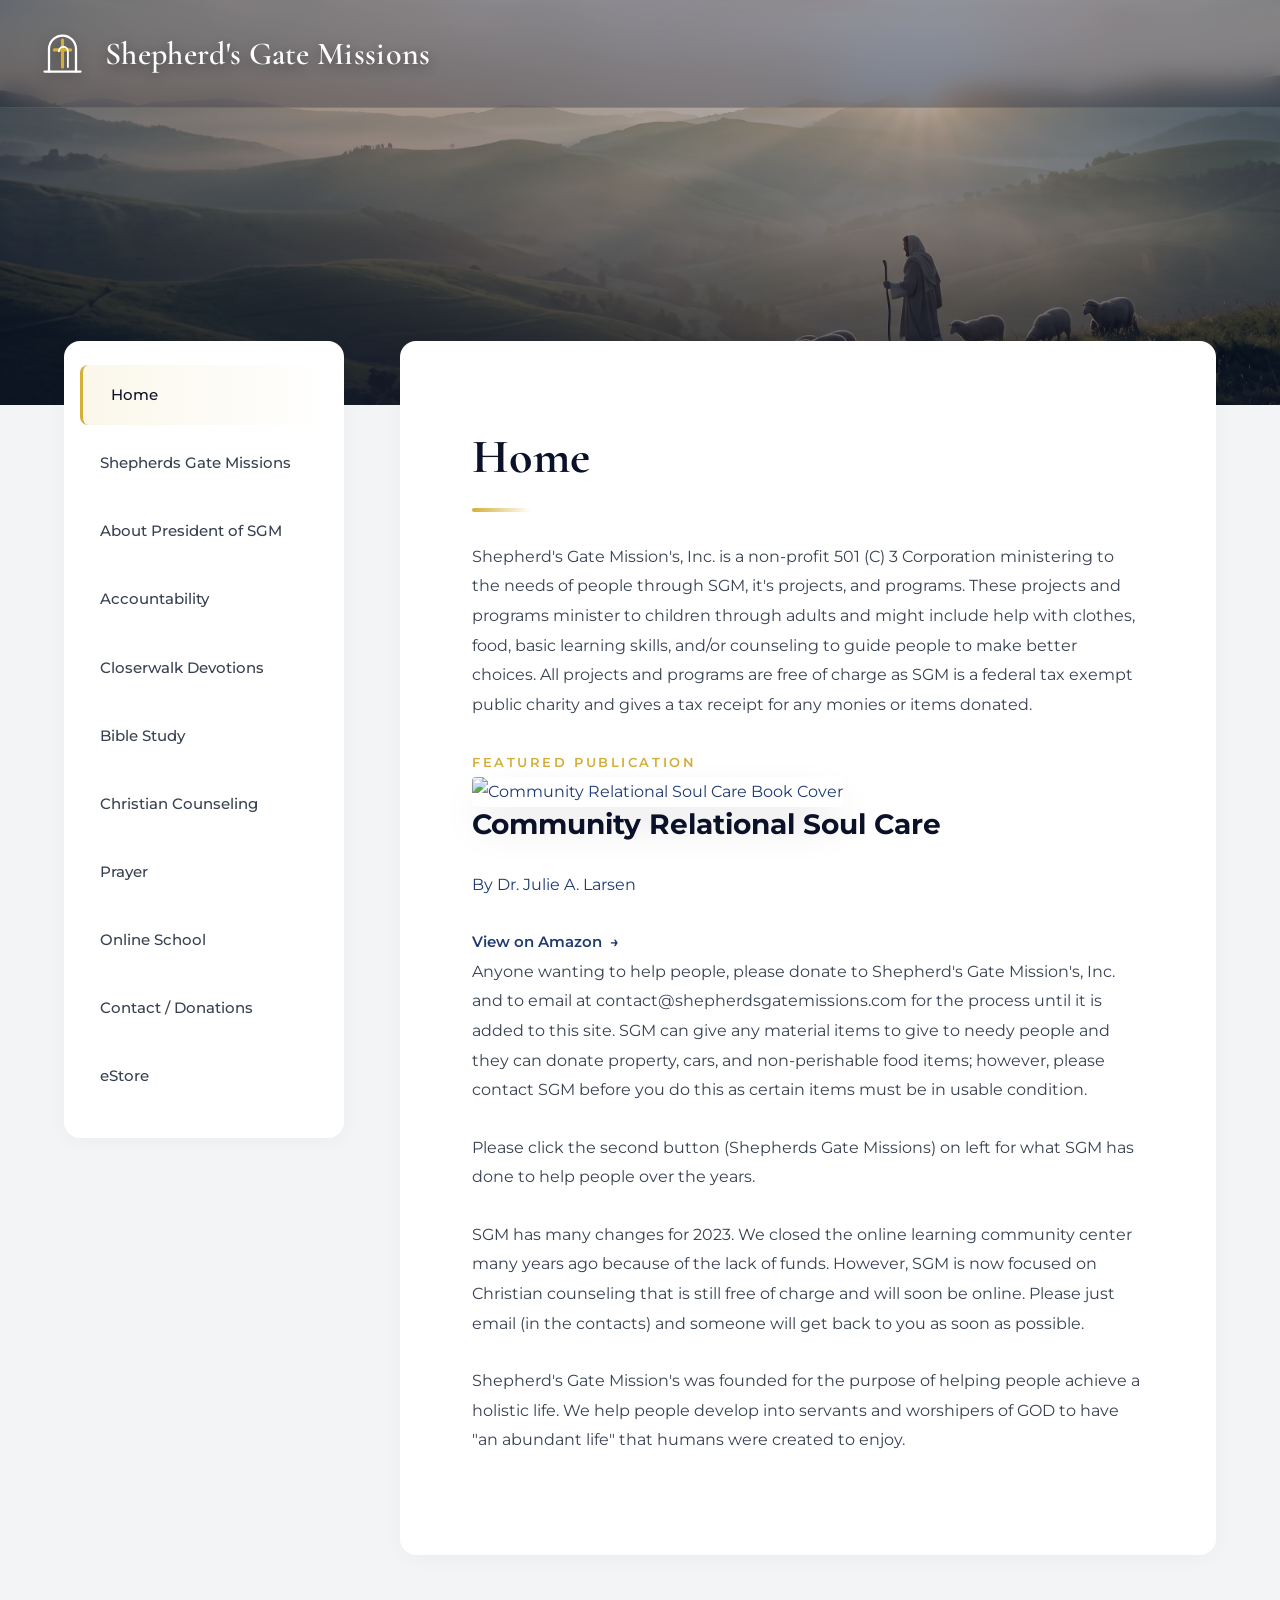
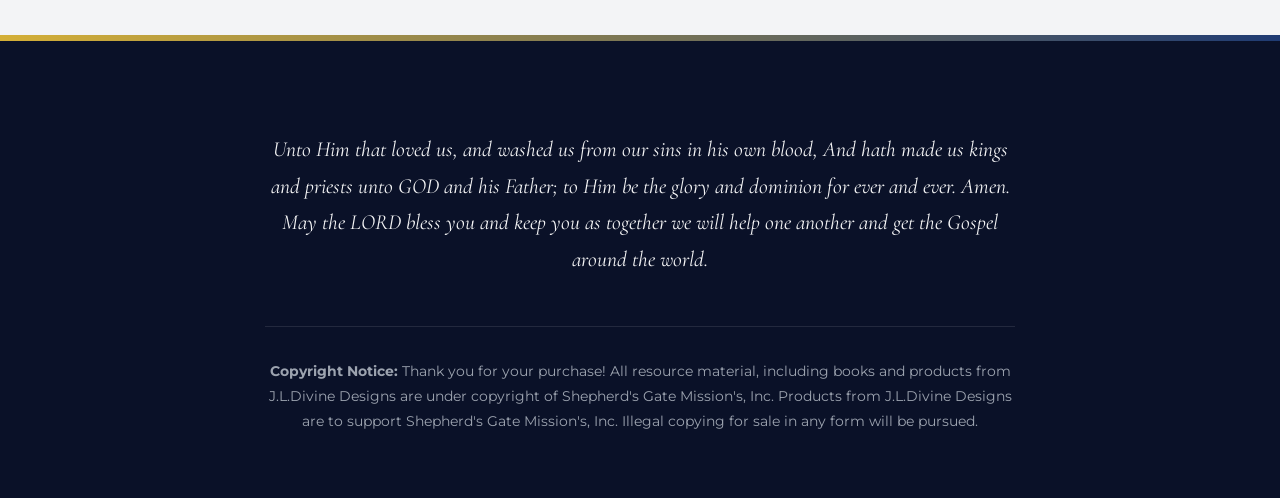
==== commit a6832aa4: "Update index.html" ====
--- a/index.html
+++ b/index.html
@@ -4,7 +4,7 @@
     <meta charset="UTF-8">
     <meta name="viewport" content="width=device-width, initial-scale=1.0">
     <title>Home | Shepherd's Gate Missions</title>
-    <!-- Luxury Typography: Montserrat for clean UI, Cormorant Garamond for elegant editorial headers -->
+    <!-- Studio Typography: Montserrat for UI, Cormorant Garamond for editorial headers -->
     <link rel="preconnect" href="https://fonts.googleapis.com">
     <link rel="preconnect" href="https://fonts.gstatic.com" crossorigin>
     <link href="https://fonts.googleapis.com/css2?family=Cormorant+Garamond:ital,wght@0,400;0,600;0,700;1,400&family=Montserrat:wght@300;400;500;600&display=swap" rel="stylesheet">
@@ -31,7 +31,7 @@
         </header>
 
         <!-- Banner image with continuous zoom in/out animation -->
-        <img class="hero-bg-img" src="cross-banner.jpg" alt="Christian Cross silhouette against a beautiful sky">
+        <img class="hero-bg-img" src="cross-banner.jpg" alt="Shepherd in distant misty hills under a majestic sunrise">
         <div class="hero-overlay"></div>
     </div>
 
@@ -52,27 +52,35 @@
                     <li><a href="prayer.html">Prayer</a></li>
                     <li><a href="school.html">Online School</a></li>
                     <li><a href="contact.html">Contact / Donations</a></li>
+                    <li><a href="estore.html">eStore</a></li>
                 </ul>
             </nav>
         </aside>
         
         <main>
             <section class="content-block fade-in-up delay-2">
-                <h2>Home</h2>
-                <p>Shepherd's Gate Mission's, Inc. is a non-profit 501 (C) 3 Corporation ministering to the needs of people through SGM, it's projects, and programs. These projects and programs minister to children through adults and might include help with clothes, food, basic learning skills, and/or counseling to guide people to make better choices. All projects and programs are free of charge as SGM is a federal tax exempt public charity and gives a tax receipt for any monies or items donated. Anyone wanting to help people, please donate to Shepherd's Gate Mission's, Inc. and to email at contact@shepherdsgatemissions.com for the process until it is added to this site. SGM can give any material items to give to needy people and they can donate property, cars, and non-perishable food items; however, please contact SGM before you do this as certain items must be in usable condition.</p>
+                <!-- Top Split Layout: Intro Text (Left) & Compact Book Widget (Right) -->
+                <div class="home-top-grid">
+                    <div class="home-intro">
+                        <h2>Home</h2>
+                        <p>Shepherd's Gate Mission's, Inc. is a non-profit 501 (C) 3 Corporation ministering to the needs of people through SGM, it's projects, and programs. These projects and programs minister to children through adults and might include help with clothes, food, basic learning skills, and/or counseling to guide people to make better choices. All projects and programs are free of charge as SGM is a federal tax exempt public charity and gives a tax receipt for any monies or items donated.</p>
+                    </div>
 
-                <!-- Premium Clickable Featured Publication Card with 3D Hover -->
-                <a href="https://www.amazon.com/Community-Relational-Soul-Care-Restoring/dp/1664294902" target="_blank" rel="noopener noreferrer" class="book-feature-link fade-in-up delay-3">
-                    <div class="book-image-wrapper">
-                        <img src="https://m.media-amazon.com/images/I/813OBZT7QrL._SL1360_.jpg" alt="Community Relational Soul Care Book Cover">
-                    </div>
-                    <div class="book-details">
-                        <h3 class="label-accent">Featured Publication</h3>
-                        <p class="book-title-sub">Community Relational Soul Care: Restoring God's People to Spiritual Vitality</p>
-                        <p class="book-description">Written by Dr. Julie A. Larsen. Authored to support the ongoing mission, education, and holistic care principles of Shepherd's Gate Missions.</p>
-                        <span class="book-action-text">Click here to view & purchase on Amazon <span class="arrow">&rarr;</span></span>
-                    </div>
-                </a>
+                    <!-- Compact Top-Right Featured Publication Widget -->
+                    <a href="https://www.amazon.com/Community-Relational-Soul-Care-Restoring/dp/1664294902" target="_blank" rel="noopener noreferrer" class="book-feature-compact fade-in-up delay-3">
+                        <span class="label-accent">Featured Publication</span>
+                        <div class="book-image-wrapper">
+                            <img src="https://m.media-amazon.com/images/I/813OBZT7QrL._SL1360_.jpg" alt="Community Relational Soul Care Book Cover">
+                        </div>
+                        <div class="book-details">
+                            <p class="book-title-sub">Community Relational Soul Care</p>
+                            <p class="book-author">By Dr. Julie A. Larsen</p>
+                            <span class="book-action-text">View on Amazon <span class="arrow">&rarr;</span></span>
+                        </div>
+                    </a>
+                </div>
+
+                <p>Anyone wanting to help people, please donate to Shepherd's Gate Mission's, Inc. and to email at contact@shepherdsgatemissions.com for the process until it is added to this site. SGM can give any material items to give to needy people and they can donate property, cars, and non-perishable food items; however, please contact SGM before you do this as certain items must be in usable condition.</p>
 
                 <p>Please click the second button (Shepherds Gate Missions) on left for what SGM has done to help people over the years.</p>
 
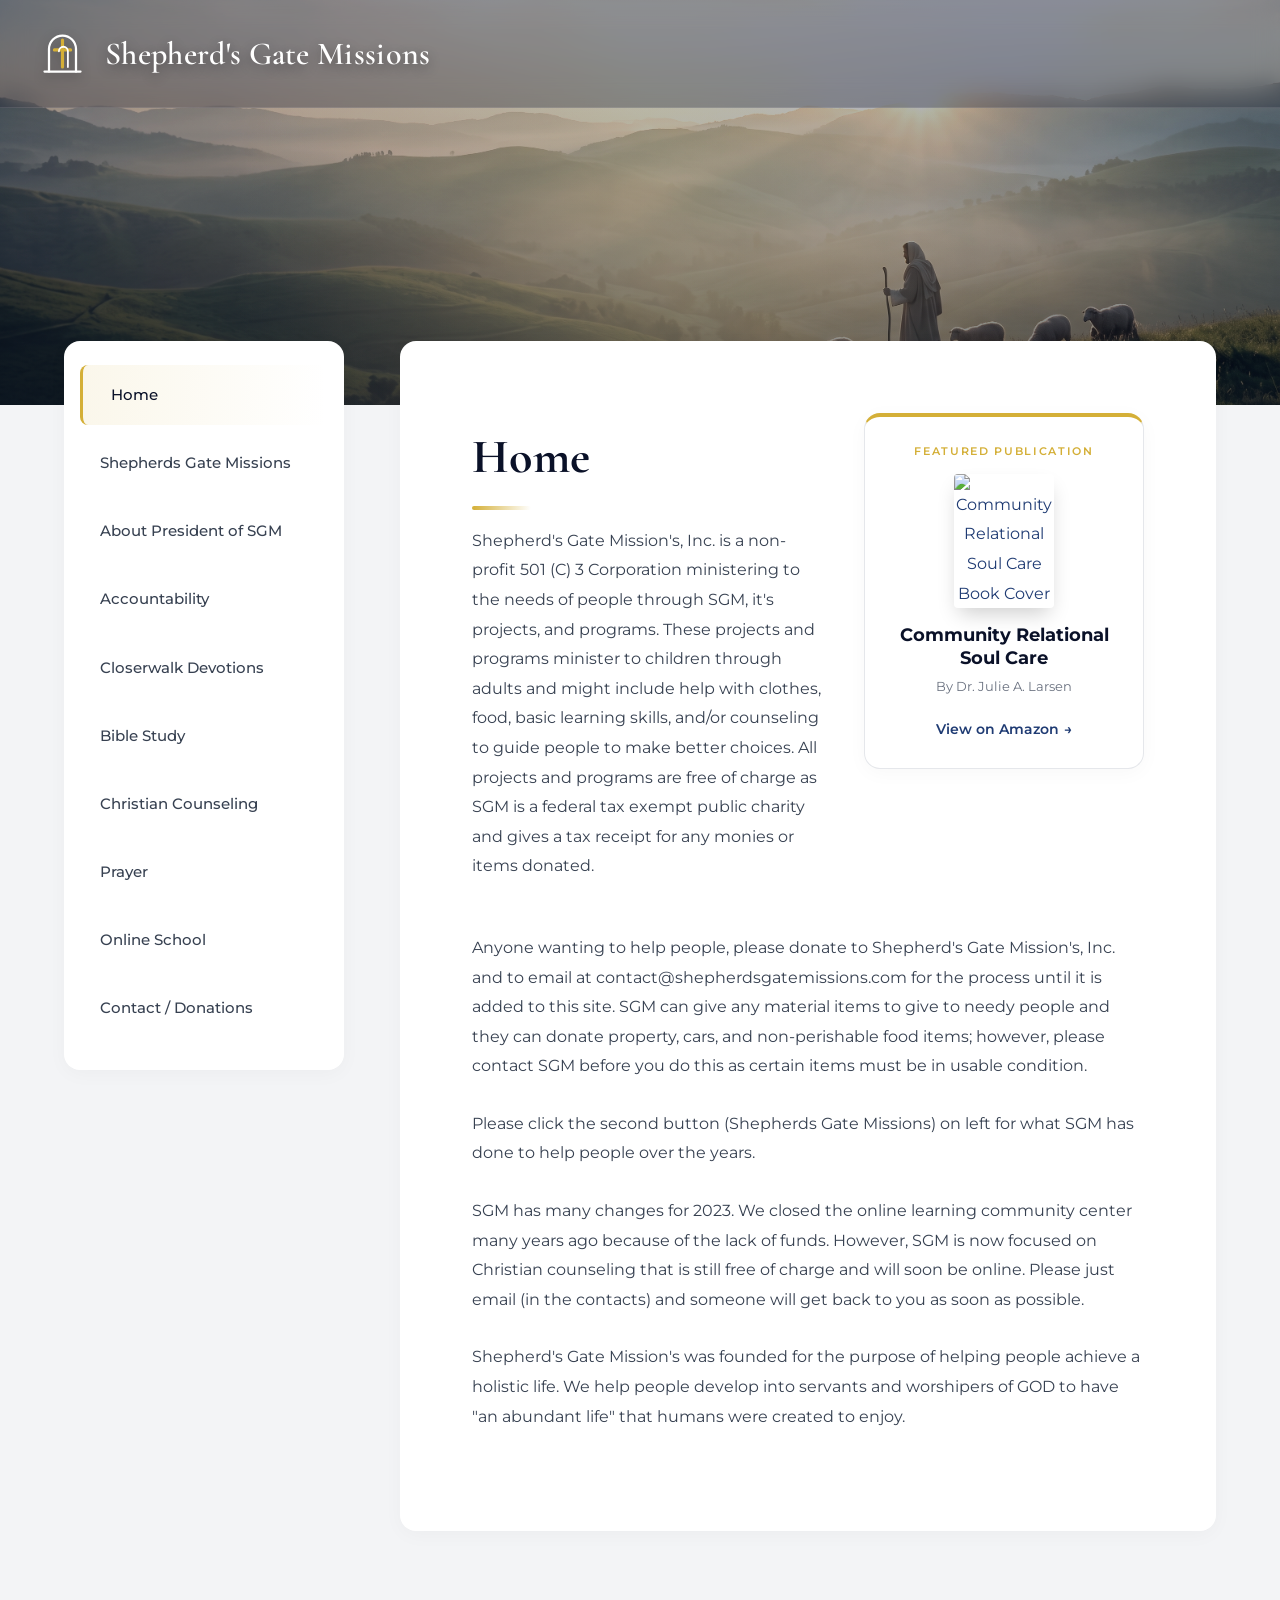
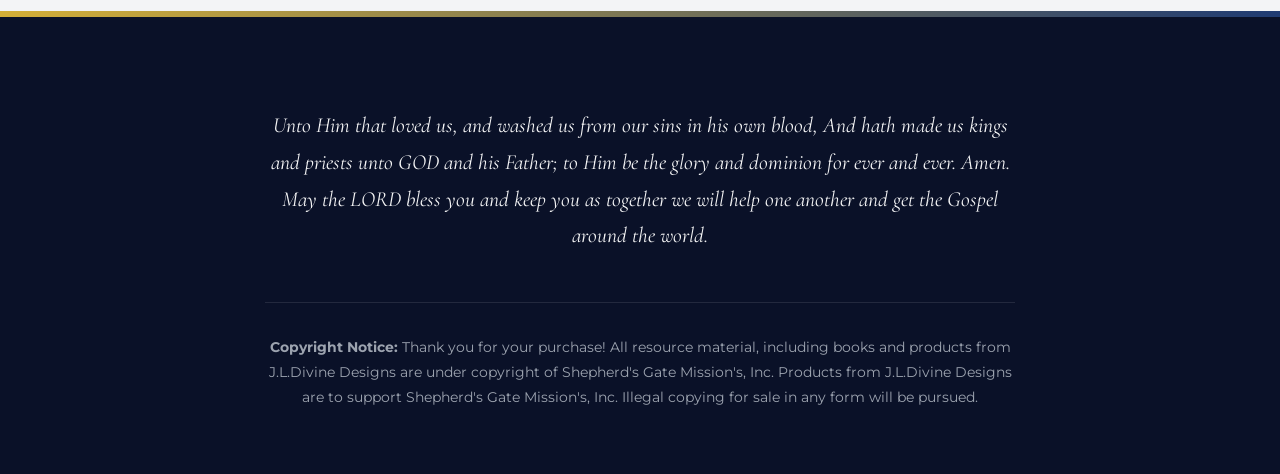
==== commit 5944a921: "Update index.html" ====
--- a/index.html
+++ b/index.html
@@ -52,7 +52,6 @@
                     <li><a href="prayer.html">Prayer</a></li>
                     <li><a href="school.html">Online School</a></li>
                     <li><a href="contact.html">Contact / Donations</a></li>
-                    <li><a href="estore.html">eStore</a></li>
                 </ul>
             </nav>
         </aside>
--- a/style.css
+++ b/style.css
@@ -1,10 +1,10 @@
 /* ==========================================================================
-   CSS Variables (Billion-Dollar Studio Palette)
+   CSS Variables (Studio Palette)
    ========================================================================== */
 :root {
-    --primary-color: #0A1128; /* Deep, luxury obsidian */
+    --primary-color: #0A1128; /* Deep obsidian navy */
     --secondary-color: #1F3B73; /* Rich sapphire */
-    --accent-color: #D4AF37; /* Metallic, elegant gold */
+    --accent-color: #D4AF37; /* Burnished gold */
     --text-dark: #111827; 
     --text-body: #374151; 
     --bg-page: #F3F4F6; 
@@ -14,7 +14,7 @@
     --radius-lg: 16px; 
     --radius-md: 8px;
     
-    /* Luxury shadow depths */
+    /* Studio shadow system */
     --shadow-soft: 0 4px 20px rgba(0, 0, 0, 0.03);
     --shadow-float: 0 20px 40px -10px rgba(10, 17, 40, 0.12);
     
@@ -23,7 +23,7 @@
 }
 
 /* ==========================================================================
-   Base & Typography
+   Base Reset & Typography
    ========================================================================== */
 * {
     margin: 0;
@@ -63,7 +63,7 @@
 }
 
 /* ==========================================================================
-   Premium Keyframe Animations
+   Keyframe Animations
    ========================================================================== */
 @keyframes fadeInUp {
     0% { opacity: 0; transform: translateY(40px); }
@@ -75,11 +75,9 @@
     100% { opacity: 1; transform: translateY(0); }
 }
 
-/* The requested continuous Zoom In/Out effect for the banner */
 @keyframes zoomInOut {
-    0% { transform: scale(1); }
-    50% { transform: scale(1.15); }
-    100% { transform: scale(1); }
+    0% { transform: scale(1); filter: brightness(1.05); }
+    100% { transform: scale(1.1); filter: brightness(1.12); }
 }
 
 .fade-in-up {
@@ -98,7 +96,7 @@
 .delay-4 { animation-delay: 0.6s; }
 
 /* ==========================================================================
-   Cinematic Hero Banner (With Zoom Animation)
+   Cinematic Hero Banner
    ========================================================================== */
 .hero-banner {
     position: relative;
@@ -115,10 +113,10 @@
     width: 100%;
     height: 100%;
     object-fit: cover;
-    object-position: center center; 
+    object-position: center 45%; 
     z-index: 1;
-    /* Spicing it up with the alternating zoom in and out */
-    animation: zoomInOut 24s ease-in-out infinite; 
+    filter: brightness(1.08) contrast(1.02);
+    animation: zoomInOut 28s ease-in-out infinite alternate;
 }
 
 .hero-overlay {
@@ -127,12 +125,15 @@
     left: 0;
     width: 100%;
     height: 100%;
-    background: linear-gradient(to bottom, rgba(10, 17, 40, 0.2) 0%, rgba(10, 17, 40, 0.7) 100%);
+    background: 
+        radial-gradient(circle at 50% 60%, rgba(255, 223, 150, 0.2) 0%, transparent 60%),
+        linear-gradient(to bottom, rgba(10, 17, 40, 0.25) 0%, rgba(10, 17, 40, 0.55) 100%);
     z-index: 2;
-}
-
-/* ==========================================================================
-   Frosted Glass Header (Overlaid)
+    pointer-events: none;
+}
+
+/* ==========================================================================
+   Glassmorphic Header
    ========================================================================== */
 .top-header {
     position: absolute;
@@ -179,10 +180,10 @@
 }
 
 /* ==========================================================================
-   Layout & Premium Sidebar Navigation
+   Layout & Sidebar Navigation
    ========================================================================== */
 .layout-wrapper {
-    margin: -4rem auto 5rem; /* Dramatic overlap effect */
+    margin: -4rem auto 5rem;
     padding: 0 1.5rem;
     display: grid;
     grid-template-columns: 280px 1fr; 
@@ -219,7 +220,6 @@
     z-index: 1;
 }
 
-/* Spicy hover effect for the sidebar */
 .sidebar nav ul li a::before {
     content: '';
     position: absolute;
@@ -252,7 +252,7 @@
 .content-block h2 {
     color: var(--primary-color);
     font-size: clamp(2.2rem, 4vw, 3rem);
-    margin-bottom: 2.5rem;
+    margin-bottom: 1.5rem;
     position: relative;
     display: inline-block;
 }
@@ -260,7 +260,7 @@
 .content-block h2::after {
     content: "";
     position: absolute;
-    bottom: -10px;
+    bottom: -8px;
     left: 0;
     width: 50%;
     height: 4px;
@@ -273,81 +273,80 @@
 }
 
 /* ==========================================================================
-   3D Animated Clickable Book Card
-   ========================================================================== */
-.book-feature-link {
+   Home Top Grid & Compact Top-Right Book Widget
+   ========================================================================== */
+.home-top-grid {
+    display: grid;
+    grid-template-columns: 1fr 280px;
+    gap: 2.5rem;
+    align-items: start;
+    margin-bottom: 1.5rem;
+}
+
+.book-feature-compact {
     display: flex;
-    gap: 3.5rem;
+    flex-direction: column;
     align-items: center;
+    text-align: center;
     background: #FFFFFF;
-    padding: 3.5rem;
+    padding: 1.5rem;
     border-radius: var(--radius-lg);
     border: 1px solid var(--border-color);
-    margin: 4rem 0;
-    flex-wrap: wrap;
+    border-top: 4px solid var(--accent-color);
     box-shadow: var(--shadow-soft);
     transition: var(--transition-smooth);
     position: relative;
     overflow: hidden;
-    transform-style: preserve-3d;
-    perspective: 1000px;
-}
-
-.book-feature-link:hover {
+}
+
+.book-feature-compact:hover {
     box-shadow: var(--shadow-float);
-    transform: translateY(-10px) rotateX(2deg);
+    transform: translateY(-6px);
     border-color: rgba(212, 175, 55, 0.4);
 }
 
-.book-image-wrapper {
-    flex: 0 0 160px;
-    margin: 0 auto;
-    transition: var(--transition-smooth);
-    transform: translateZ(20px); /* 3D pop effect */
-}
-
-.book-feature-link:hover .book-image-wrapper {
-    transform: translateZ(40px) scale(1.05) rotate(-3deg);
-}
-
-.book-image-wrapper img {
-    width: 100%;
-    border-radius: 4px;
-    box-shadow: 0 20px 40px -10px rgba(0,0,0,0.25);
-}
-
-.book-details {
-    flex: 1;
-    min-width: 250px;
-    transform: translateZ(10px);
-}
-
-.label-accent {
+.book-feature-compact .label-accent {
     color: var(--accent-color);
-    font-size: 0.8rem;
+    font-size: 0.7rem;
     text-transform: uppercase;
-    letter-spacing: 0.2em;
+    letter-spacing: 0.15em;
     font-family: 'Montserrat', sans-serif;
     font-weight: 600;
+    margin-bottom: 0.75rem;
+}
+
+.book-feature-compact .book-image-wrapper {
+    width: 100px;
     margin-bottom: 1rem;
-}
-
-.book-title-sub {
-    font-size: 1.75rem;
+    transition: var(--transition-smooth);
+}
+
+.book-feature-compact:hover .book-image-wrapper {
+    transform: scale(1.05) rotate(-2deg);
+}
+
+.book-feature-compact .book-image-wrapper img {
+    width: 100%;
+    border-radius: 4px;
+    box-shadow: 0 10px 20px -5px rgba(0,0,0,0.2);
+}
+
+.book-feature-compact .book-title-sub {
+    font-size: 1.1rem;
     font-weight: 700;
     color: var(--primary-color);
+    line-height: 1.3;
+    margin-bottom: 0.25rem;
+}
+
+.book-feature-compact .book-author {
+    font-size: 0.825rem;
+    color: #6B7280;
     margin-bottom: 1rem;
-    line-height: 1.25;
-}
-
-.book-description {
-    font-size: 1rem;
-    color: var(--text-body);
-    margin-bottom: 1.5rem !important;
-}
-
-.book-action-text {
-    font-size: 0.95rem;
+}
+
+.book-feature-compact .book-action-text {
+    font-size: 0.85rem;
     font-weight: 600;
     color: var(--secondary-color);
     display: inline-flex;
@@ -355,17 +354,17 @@
     transition: var(--transition-fast);
 }
 
-.book-action-text .arrow {
-    margin-left: 0.5rem;
+.book-feature-compact:hover .book-action-text {
+    color: var(--accent-color);
+}
+
+.book-feature-compact .arrow {
+    margin-left: 0.35rem;
     transition: var(--transition-fast);
 }
 
-.book-feature-link:hover .book-action-text {
-    color: var(--accent-color);
-}
-
-.book-feature-link:hover .arrow {
-    transform: translateX(8px);
+.book-feature-compact:hover .arrow {
+    transform: translateX(5px);
 }
 
 /* ==========================================================================
@@ -379,7 +378,6 @@
     position: relative;
 }
 
-/* Thick gradient bar at the top of the footer */
 footer::before {
     content: "";
     position: absolute;
@@ -433,9 +431,14 @@
 }
 
 @media (max-width: 768px) {
-    .book-feature-link {
-        padding: 2.5rem 1.5rem;
-        gap: 2rem;
+    .home-top-grid {
+        grid-template-columns: 1fr;
+        gap: 1.5rem;
+    }
+
+    .book-feature-compact {
+        max-width: 320px;
+        margin: 0 auto 1.5rem;
     }
     
     .content-block h2::after {
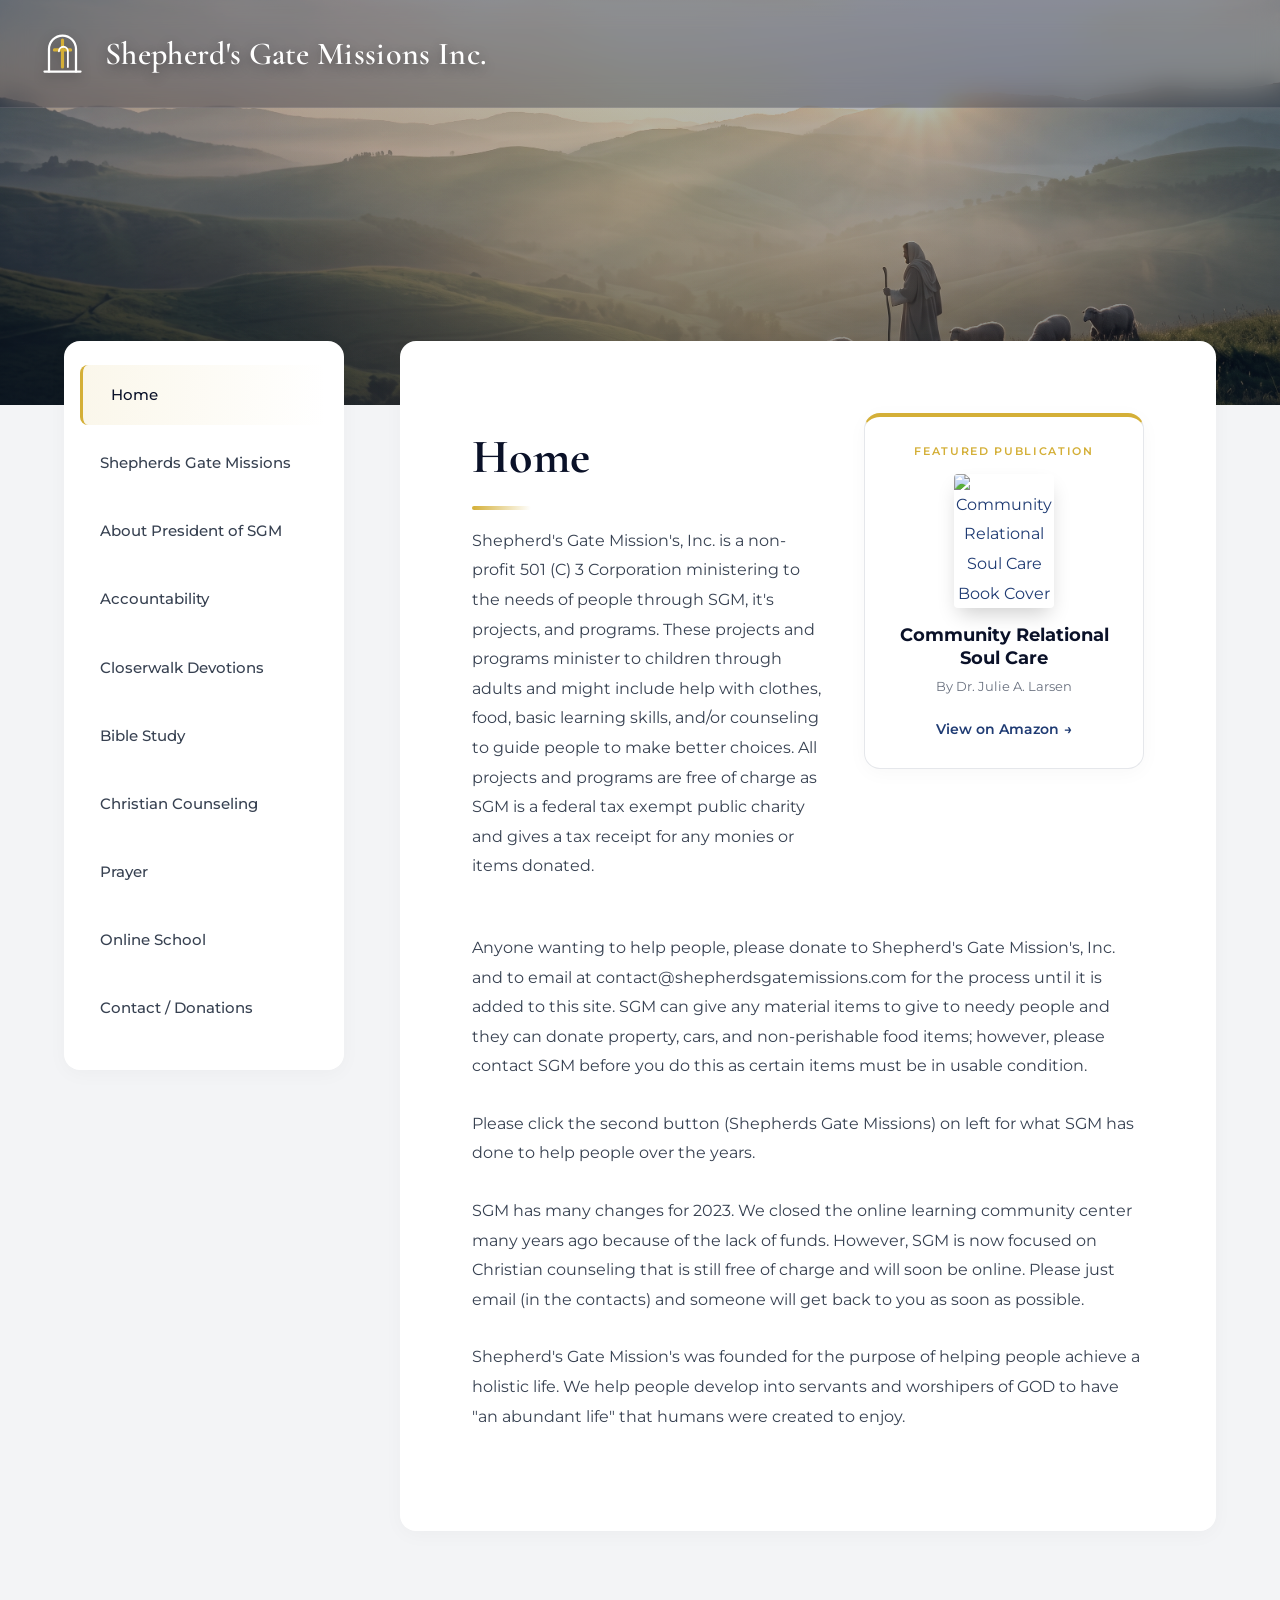
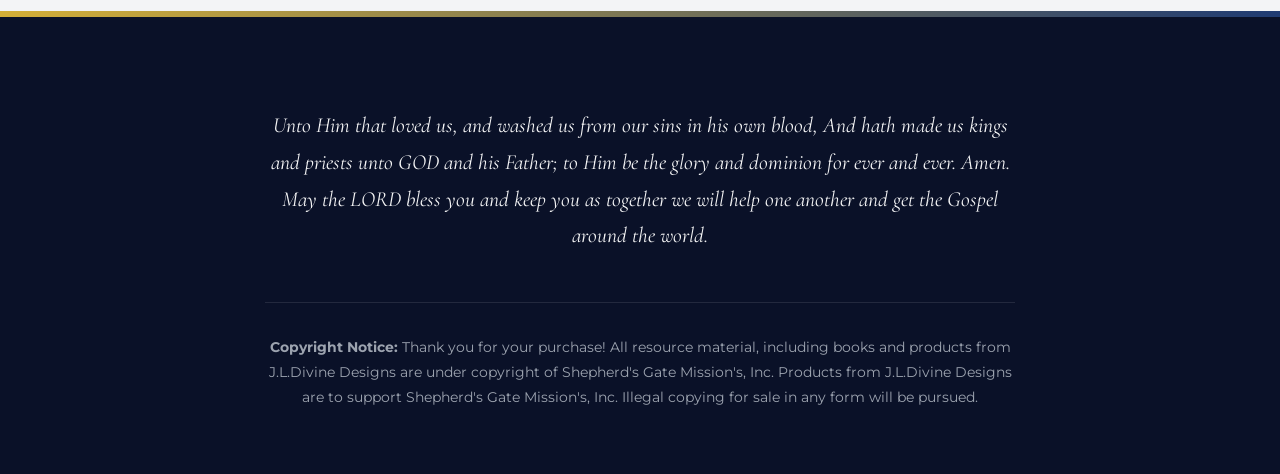
==== commit e52bdb22: "Update index.html" ====
--- a/index.html
+++ b/index.html
@@ -25,7 +25,7 @@
                         <path d="M50 20 V80 M32 42 H68" stroke="#D4AF37" stroke-width="7" stroke-linecap="round" stroke-linejoin="round"/>
                         <path d="M62 80 V45 A10 10 0 0 0 42 45" stroke="#FFFFFF" stroke-width="4" fill="none" stroke-linecap="round"/>
                     </svg>
-                    <h1>Shepherd's Gate Missions</h1>
+                    <h1>Shepherd's Gate Missions Inc.</h1>
                 </a>
             </div>
         </header>
